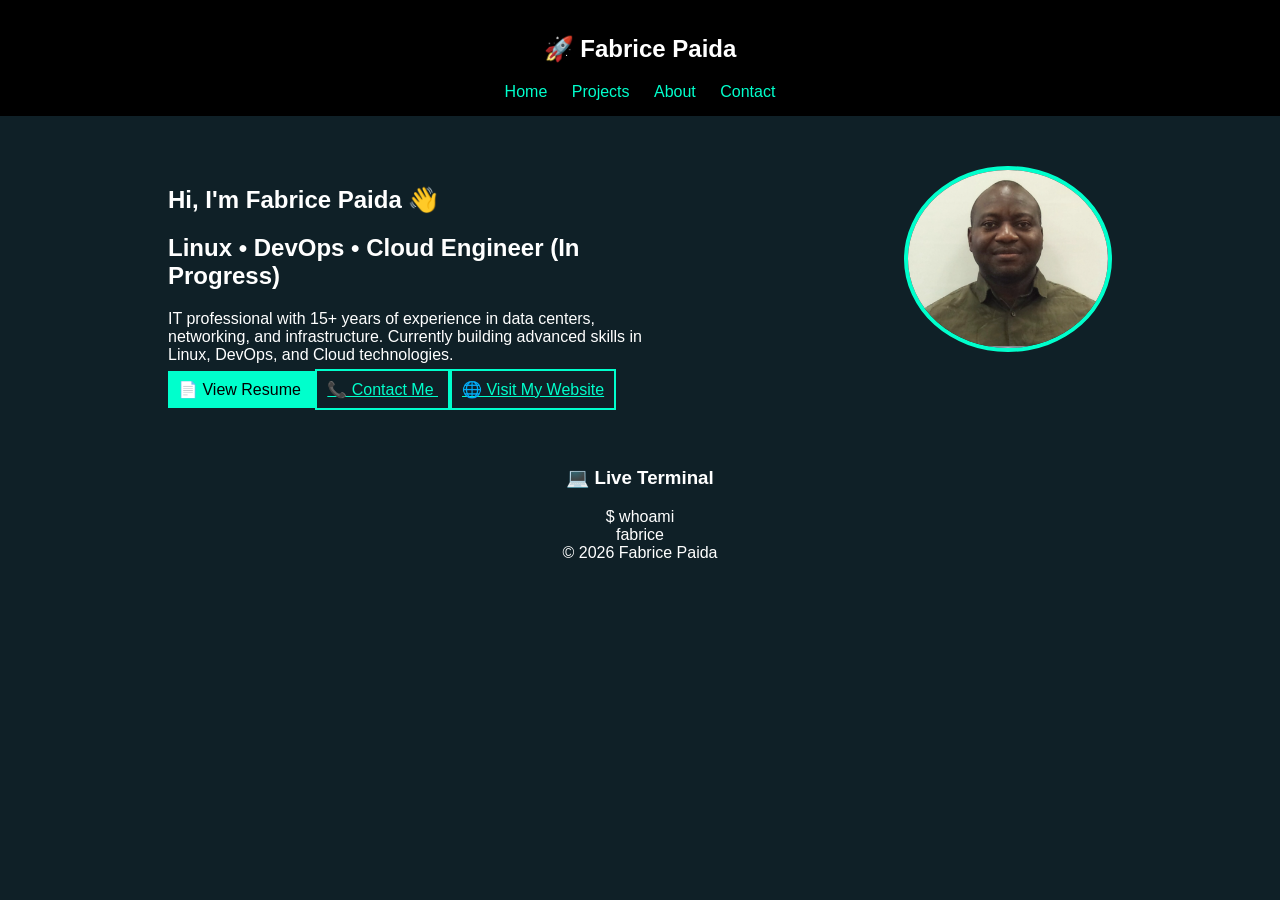
==== index.html @ cf3c2823 "upload portfolio website" ====
<!DOCTYPE html>
<html>
<head>
<title>Fabrice Paida | Portfolio</title>
<link rel="stylesheet" href="styles.css">
</head>

<body>

<nav>
    <h1>🚀 Fabrice Paida</h1>
    <div>
        <a href="index.html">Home</a>
        <a href="projects.html">Projects</a>
        <a href="about.html">About</a>
        <a href="contact.html">Contact</a>
    </div>
</nav>

<section class="hero">

    <div class="hero-text">
        <h1>Hi, I'm Fabrice Paida 👋</h1>

        <h2 class="role">
            Linux • DevOps • Cloud Engineer (In Progress)
        </h2>

        <p>
            IT professional with 15+ years of experience in data centers, networking, 
            and infrastructure. Currently building advanced skills in 
            Linux, DevOps, and Cloud technologies.
        </p>

        <div class="hero-buttons">
            <a href="docs/Fabrice_Paida_Resume_2026.pdf" class="btn" target="_blank">
                📄 View Resume
            </a>

            <a href="contact.html" class="btn-outline">
                📞 Contact Me
            </a>

            <a href="https://fpaida.com/" class="btn-outline" target="_blank">
                🌐 Visit My Website
            </a>
        </div>
    </div>

    <div class="hero-image">
        <img src="images/profile.png" alt="Fabrice Paida">
    </div>

</section>

<section class="terminal-box">
    <h3>💻 Live Terminal</h3>
    <div id="terminal"></div>
</section>

<footer>
© 2026 Fabrice Paida
</footer>

<script src="script.js"></script>

</body>
</html>
---- styles.css ----
body {
    margin: 0;
    font-family: Arial;
    background: #0f2027;
    color: white;
    text-align: center;
}

nav {
    background: black;
    padding: 15px;
}

nav a {
    color: #00ffcc;
    margin: 10px;
    text-decoration: none;
}

.hero {
    display: flex;
    justify-content: space-around;
    padding: 50px;
    flex-wrap: wrap;
}

.hero-text {
    max-width: 500px;
    text-align: left;
}

.hero-image img {
    width: 200px;
    border-radius: 50%;
    border: 4px solid #00ffcc;
}

.profile-pic {
    width: 150px;
    border-radius: 50%;
    border: 3px solid #00ffcc;
}

.skill {
    width: 60%;
    margin: auto;
}

.bar {
    background: #333;
}

.level {
    height: 10px;
}

.linux { width: 90%; background: #00ffcc; }
.network { width: 95%; background: #00ccff; }
.security { width: 85%; background: #ffcc00; }
.devops { width: 75%; background: #ff6600; }

.btn {
    padding: 10px;
    background: #00ffcc;
    color: black;
    text-decoration: none;
}

.btn-outline {
    border: 2px solid #00ffcc;
    padding: 10px;
    color: #00ffcc;
}
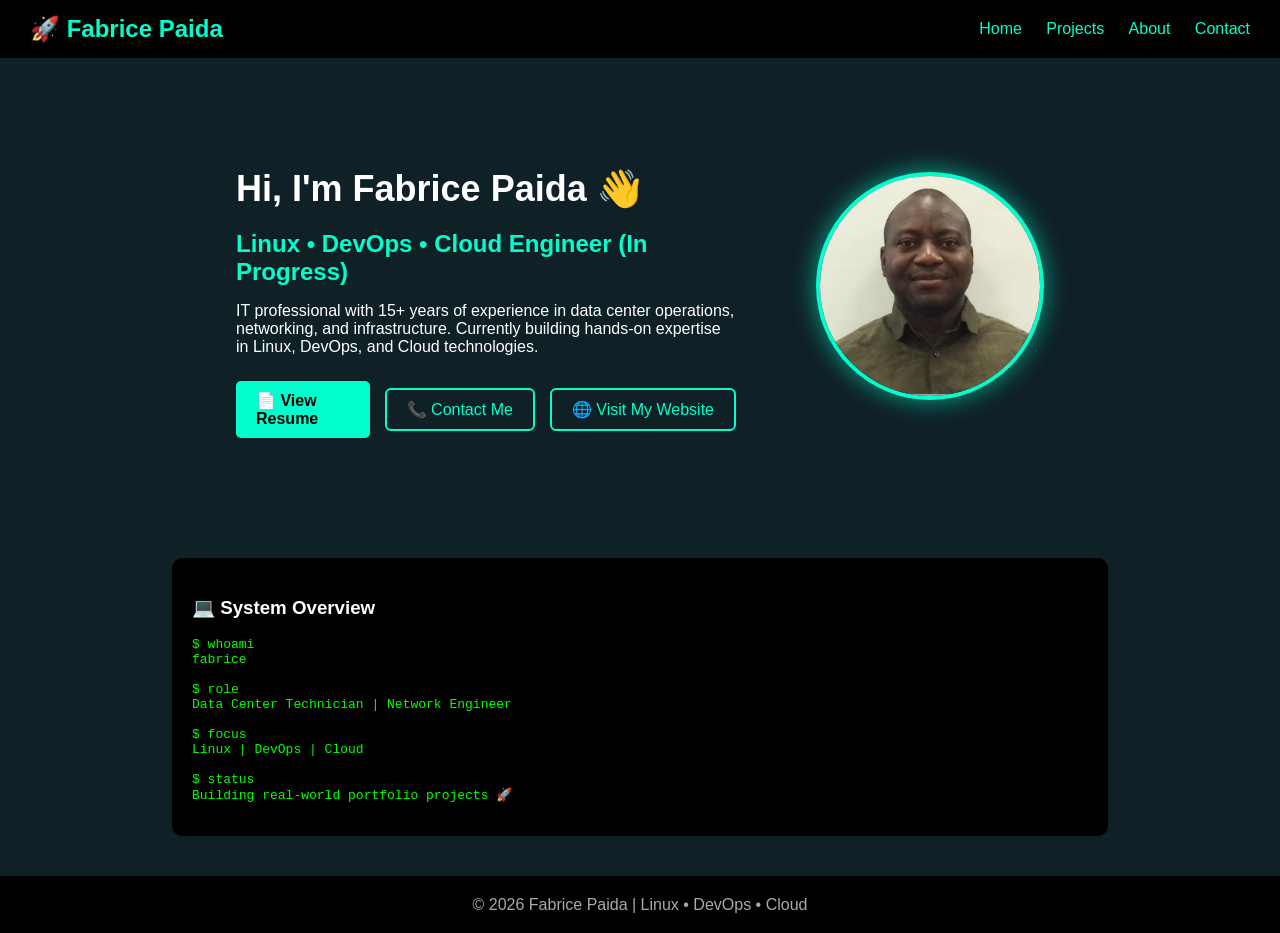
==== commit 99112890: "Update portfolio styling" ====
--- a/index.html
+++ b/index.html
@@ -1,6 +1,7 @@
 <!DOCTYPE html>
-<html>
+<html lang="en">
 <head>
+<meta charset="UTF-8">
 <title>Fabrice Paida | Portfolio</title>
 <link rel="stylesheet" href="styles.css">
 </head>
@@ -27,9 +28,9 @@
         </h2>
 
         <p>
-            IT professional with 15+ years of experience in data centers, networking, 
-            and infrastructure. Currently building advanced skills in 
-            Linux, DevOps, and Cloud technologies.
+            IT professional with 15+ years of experience in data center operations, 
+            networking, and infrastructure. Currently building hands-on expertise 
+            in Linux, DevOps, and Cloud technologies.
         </p>
 
         <div class="hero-buttons">
@@ -54,15 +55,27 @@
 </section>
 
 <section class="terminal-box">
-    <h3>💻 Live Terminal</h3>
-    <div id="terminal"></div>
+    <h3>💻 System Overview</h3>
+
+    <pre class="terminal">
+$ whoami
+fabrice
+
+$ role
+Data Center Technician | Network Engineer
+
+$ focus
+Linux | DevOps | Cloud
+
+$ status
+Building real-world portfolio projects 🚀
+    </pre>
+
 </section>
 
 <footer>
-© 2026 Fabrice Paida
+© 2026 Fabrice Paida | Linux • DevOps • Cloud
 </footer>
-
-<script src="script.js"></script>
 
 </body>
 </html>
--- a/styles.css
+++ b/styles.css
@@ -1,26 +1,51 @@
+/* =====================
+   GLOBAL
+===================== */
 body {
     margin: 0;
-    font-family: Arial;
+    font-family: "Segoe UI", Arial, sans-serif;
     background: #0f2027;
     color: white;
-    text-align: center;
-}
-
+}
+
+/* =====================
+   NAVBAR
+===================== */
 nav {
-    background: black;
-    padding: 15px;
+    background: #000;
+    padding: 15px 30px;
+    display: flex;
+    justify-content: space-between;
+    align-items: center;
+}
+
+nav h1 {
+    color: #00ffcc;
+    margin: 0;
 }
 
 nav a {
     color: #00ffcc;
-    margin: 10px;
+    margin-left: 20px;
     text-decoration: none;
-}
-
+    font-weight: 500;
+}
+
+nav a:hover {
+    text-decoration: underline;
+}
+
+/* =====================
+   HERO SECTION
+===================== */
 .hero {
     display: flex;
-    justify-content: space-around;
-    padding: 50px;
+    justify-content: center;
+    align-items: center;
+    gap: 80px;
+    padding: 80px 20px;
+    max-width: 1100px;
+    margin: auto;
     flex-wrap: wrap;
 }
 
@@ -29,45 +54,151 @@
     text-align: left;
 }
 
+.hero-text h1 {
+    font-size: 36px;
+    margin-bottom: 10px;
+}
+
+.role {
+    color: #00ffcc;
+    margin-bottom: 15px;
+}
+
+/* =====================
+   PROFILE IMAGE
+===================== */
 .hero-image img {
-    width: 200px;
+    width: 220px;
+    height: 220px;
+    object-fit: cover;
     border-radius: 50%;
     border: 4px solid #00ffcc;
-}
-
-.profile-pic {
-    width: 150px;
-    border-radius: 50%;
-    border: 3px solid #00ffcc;
-}
-
+    box-shadow: 0 0 25px rgba(0,255,204,0.6);
+    transition: transform 0.3s ease;
+}
+
+.hero-image img:hover {
+    transform: scale(1.05);
+}
+
+/* =====================
+   BUTTONS
+===================== */
+.hero-buttons {
+    margin-top: 25px;
+    display: flex;
+    flex-wrap: nowrap;     /* 🔥 force one line */
+    gap: 15px;
+    align-items: center;
+}
+
+.btn {
+    padding: 10px 20px;
+    background: #00ffcc;
+    color: black;
+    text-decoration: none;
+    border-radius: 5px;
+    font-weight: bold;
+}
+
+.btn:hover {
+    background: #00cc99;
+}
+.btn-outline {
+    padding: 10px 20px;
+    border: 2px solid #00ffcc;
+    color: #00ffcc;
+    text-decoration: none;
+    border-radius: 6px;
+    white-space: nowrap;   /* prevent text breaking */
+}
+
+.btn-outline:hover {
+    background: #00ffcc;
+    color: black;
+}
+
+/* =====================
+   TERMINAL
+===================== */
+.terminal-box {
+    width: 70%;
+    margin: 40px auto;
+    background: #000;
+    padding: 20px;
+    border-radius: 10px;
+}
+
+.terminal {
+    color: #00ff00;
+    font-family: monospace;
+    text-align: left;
+    white-space: pre-line;
+}
+
+/* =====================
+   SECTIONS (About, Contact, Projects)
+===================== */
+section {
+    width: 80%;
+    margin: 40px auto;
+}
+
+/* =====================
+   SKILLS
+===================== */
 .skill {
-    width: 60%;
-    margin: auto;
+    margin: 15px 0;
 }
 
 .bar {
+    width: 100%;
     background: #333;
+    border-radius: 5px;
 }
 
 .level {
     height: 10px;
+    border-radius: 5px;
 }
 
 .linux { width: 90%; background: #00ffcc; }
 .network { width: 95%; background: #00ccff; }
 .security { width: 85%; background: #ffcc00; }
 .devops { width: 75%; background: #ff6600; }
-
-.btn {
-    padding: 10px;
-    background: #00ffcc;
-    color: black;
-    text-decoration: none;
-}
-
-.btn-outline {
-    border: 2px solid #00ffcc;
-    padding: 10px;
-    color: #00ffcc;
-}
+.cloud { width: 70%; background: #ff3399; }
+
+/* =====================
+   CONTACT PAGE FIX
+===================== */
+.contact-container {
+    max-width: 800px;
+    margin: auto;
+    text-align: left;
+}
+
+.contact-container p {
+    margin: 10px 0;
+}
+
+/* =====================
+   LINKS
+===================== */
+a {
+    color: #00ffcc;
+}
+
+a:hover {
+    text-decoration: underline;
+}
+
+/* =====================
+   FOOTER
+===================== */
+footer {
+    text-align: center;
+    padding: 20px;
+    background: #000;
+    margin-top: 40px;
+    color: #aaa;
+}
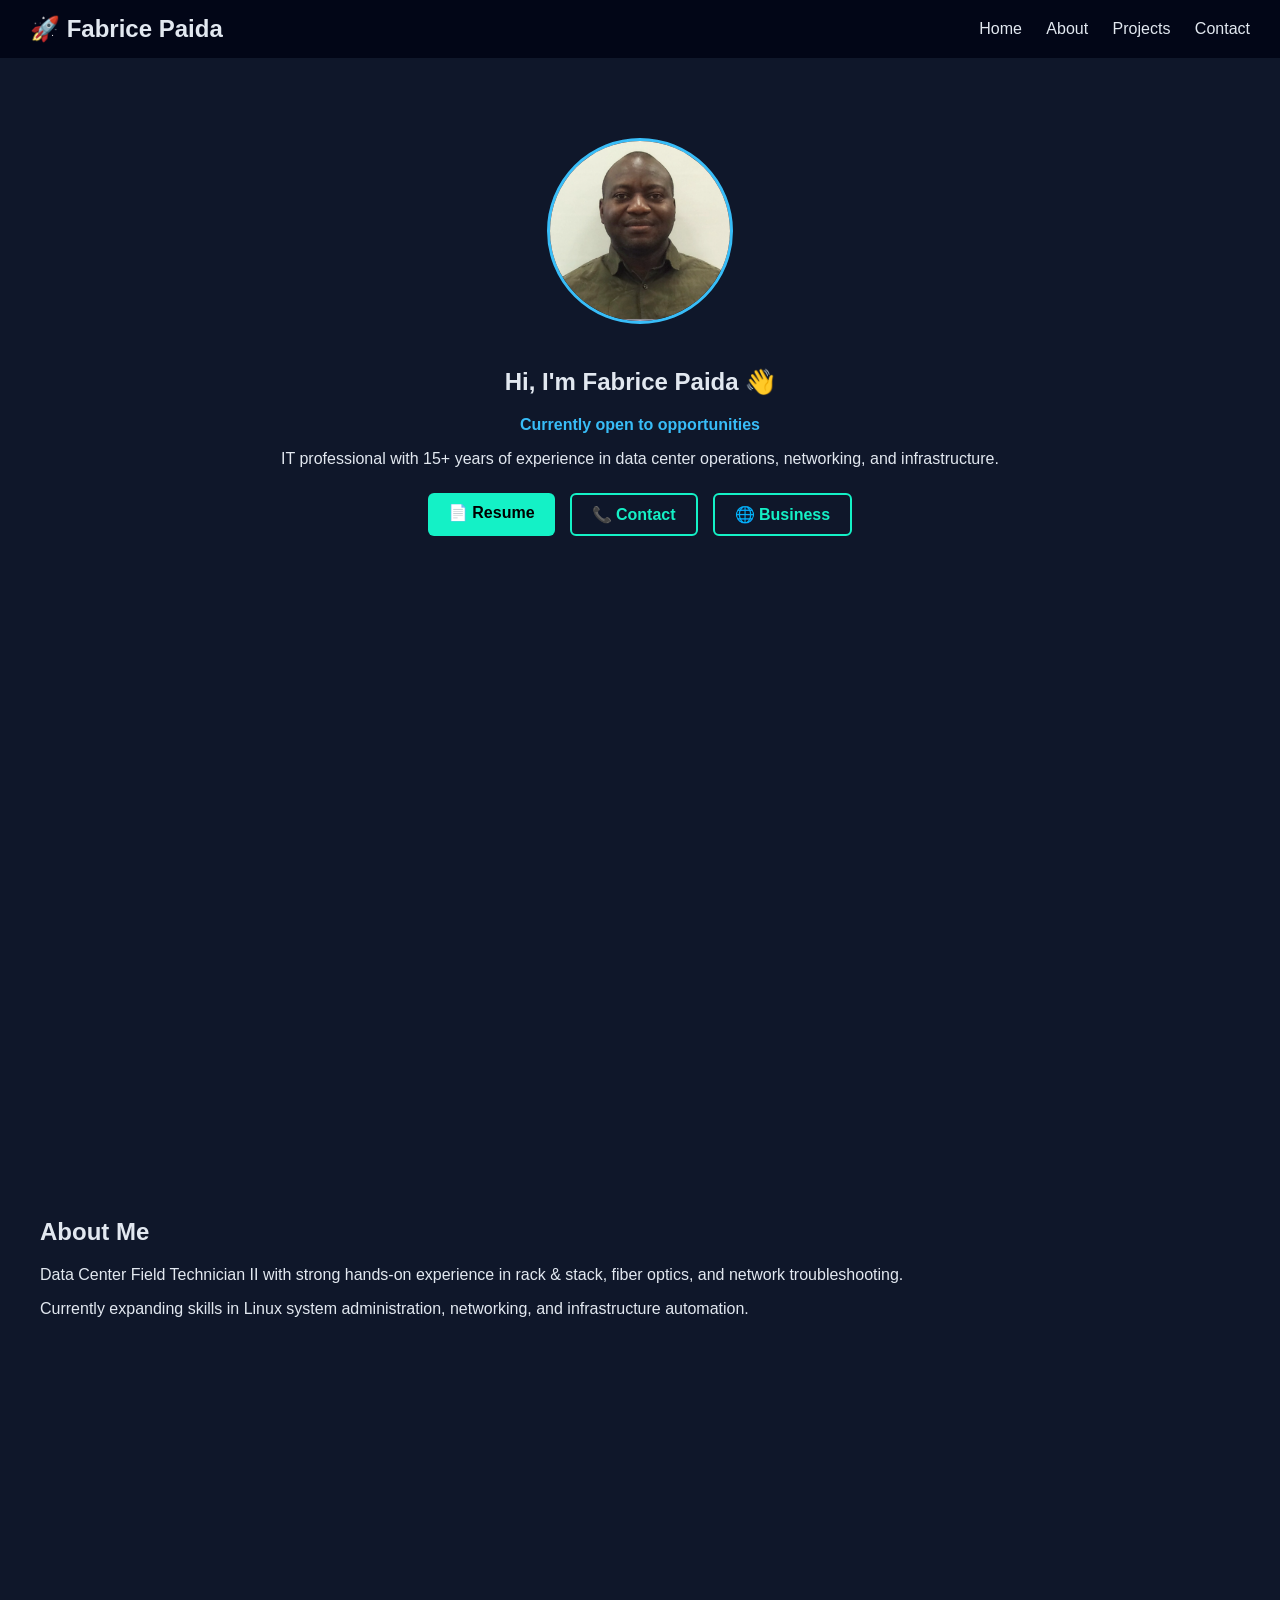
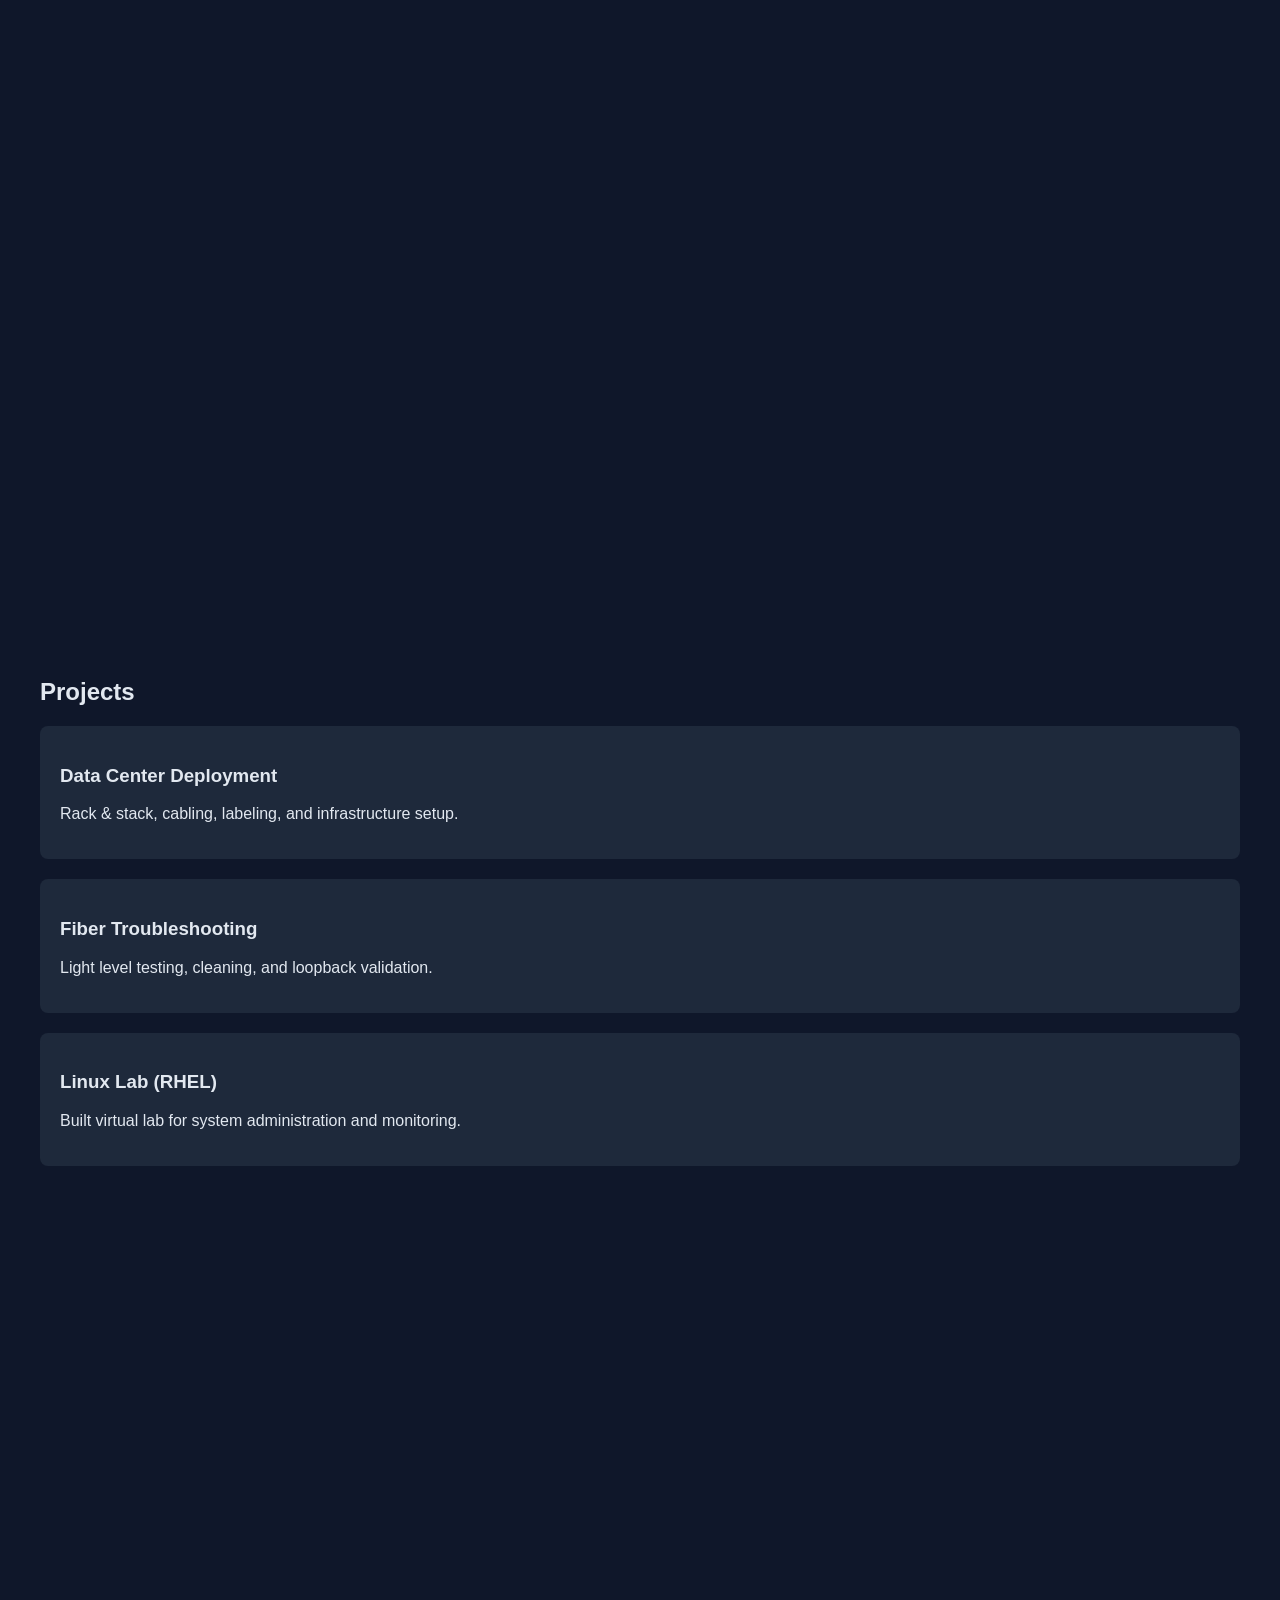
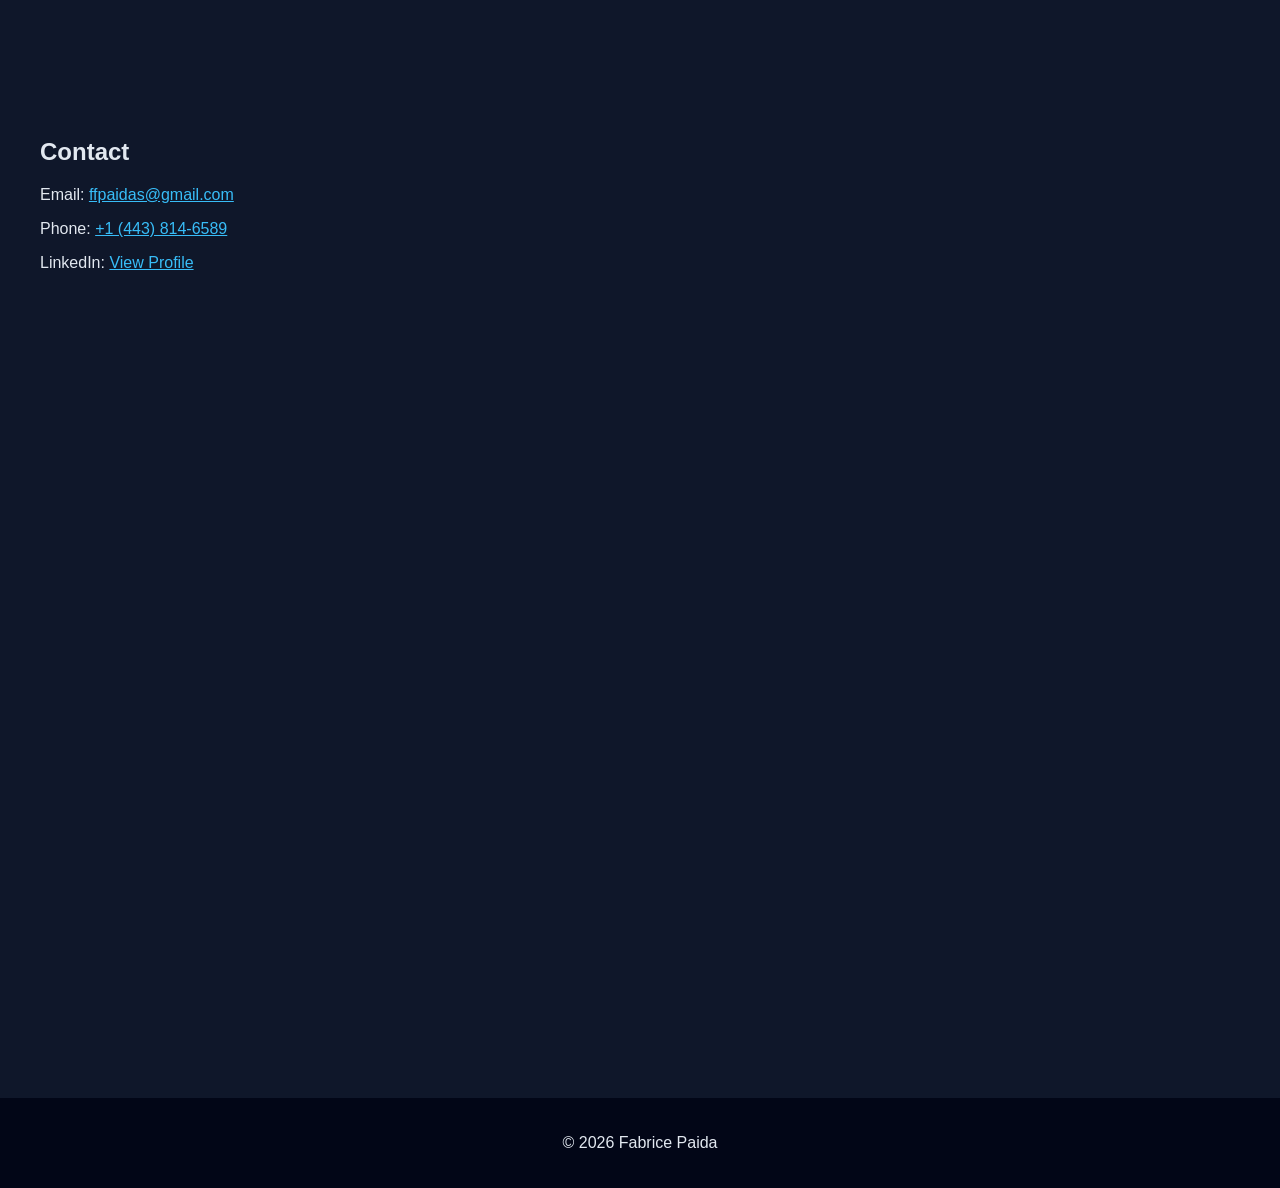
==== commit 472cf8c5: "Update homepage layout and styles" ====
--- a/index.html
+++ b/index.html
@@ -1,80 +1,130 @@
 <!DOCTYPE html>
 <html lang="en">
 <head>
-<meta charset="UTF-8">
-<title>Fabrice Paida | Portfolio</title>
-<link rel="stylesheet" href="styles.css">
+    <meta charset="UTF-8">
+    <meta name="viewport" content="width=device-width, initial-scale=1.0">
+    <title>Fabrice Paida | Portfolio</title>
+
+    <link rel="stylesheet" href="styles.css">
+
+    <style>
+        html {
+            scroll-behavior: smooth;
+        }
+    </style>
 </head>
 
 <body>
 
-<nav>
-    <h1>🚀 Fabrice Paida</h1>
-    <div>
-        <a href="index.html">Home</a>
-        <a href="projects.html">Projects</a>
-        <a href="about.html">About</a>
-        <a href="contact.html">Contact</a>
-    </div>
-</nav>
+<!-- NAVBAR -->
+<header>
+    <nav class="navbar">
+        <h1 class="logo">🚀 Fabrice Paida</h1>
 
-<section class="hero">
+        <div class="nav-links">
+            <a href="#home">Home</a>
+            <a href="#about">About</a>
+            <a href="#projects">Projects</a>
+            <a href="#contact">Contact</a>
+        </div>
+    </nav>
+</header>
 
-    <div class="hero-text">
-        <h1>Hi, I'm Fabrice Paida 👋</h1>
+<!-- HOME SECTION -->
+<section id="home" class="section hero">
 
-        <h2 class="role">
-            Linux • DevOps • Cloud Engineer (In Progress)
-        </h2>
+    <img src="images/profile.png" alt="Fabrice Paida" class="profile-pic">
 
-        <p>
-            IT professional with 15+ years of experience in data center operations, 
-            networking, and infrastructure. Currently building hands-on expertise 
-            in Linux, DevOps, and Cloud technologies.
-        </p>
+    <h2>Hi, I'm Fabrice Paida 👋</h2>
 
-        <div class="hero-buttons">
-            <a href="docs/Fabrice_Paida_Resume_2026.pdf" class="btn" target="_blank">
-                📄 View Resume
-            </a>
+    <p style="color:#38bdf8; font-weight:600;">
+        Currently open to opportunities
+    </p>
 
-            <a href="contact.html" class="btn-outline">
-                📞 Contact Me
-            </a>
+    <p>
+        IT professional with 15+ years of experience in data center operations,
+        networking, and infrastructure.
+    </p>
 
-            <a href="https://fpaida.com/" class="btn-outline" target="_blank">
-                🌐 Visit My Website
-            </a>
-        </div>
-    </div>
+    <!-- ACTION BUTTONS -->
+    <div class="buttons" role="navigation" aria-label="Primary actions">
 
-    <div class="hero-image">
-        <img src="images/profile.png" alt="Fabrice Paida">
+        <a href="docs/Fabrice_Paida_Resume_2026.pdf"
+           class="btn primary"
+           target="_blank"
+           rel="noopener noreferrer">
+            📄 Resume
+        </a>
+
+        <a href="#contact"
+           class="btn secondary">
+            📞 Contact
+        </a>
+
+        <a href="https://fpaida.com"
+           class="btn secondary"
+           target="_blank"
+           rel="noopener noreferrer">
+            🌐 Business
+        </a>
+
     </div>
 
 </section>
 
-<section class="terminal-box">
-    <h3>💻 System Overview</h3>
+<!-- ABOUT -->
+<section id="about" class="section">
+    <h2>About Me</h2>
 
-    <pre class="terminal">
-$ whoami
-fabrice
+    <p>
+        Data Center Field Technician II with strong hands-on experience in
+        rack & stack, fiber optics, and network troubleshooting.
+    </p>
 
-$ role
-Data Center Technician | Network Engineer
-
-$ focus
-Linux | DevOps | Cloud
-
-$ status
-Building real-world portfolio projects 🚀
-    </pre>
-
+    <p>
+        Currently expanding skills in Linux system administration,
+        networking, and infrastructure automation.
+    </p>
 </section>
 
+<!-- PROJECTS -->
+<section id="projects" class="section">
+    <h2>Projects</h2>
+
+    <div class="card">
+        <h3>Data Center Deployment</h3>
+        <p>Rack & stack, cabling, labeling, and infrastructure setup.</p>
+    </div>
+
+    <div class="card">
+        <h3>Fiber Troubleshooting</h3>
+        <p>Light level testing, cleaning, and loopback validation.</p>
+    </div>
+
+    <div class="card">
+        <h3>Linux Lab (RHEL)</h3>
+        <p>Built virtual lab for system administration and monitoring.</p>
+    </div>
+</section>
+
+<!-- CONTACT -->
+<section id="contact" class="section">
+    <h2>Contact</h2>
+
+    <p>Email: <a href="mailto:ffpaidas@gmail.com">ffpaidas@gmail.com</a></p>
+    <p>Phone: <a href="tel:+14438146589">+1 (443) 814-6589</a></p>
+
+    <p>
+        LinkedIn:
+        <a href="https://www.linkedin.com/in/fabrice-paida-13568046/" target="_blank">
+            View Profile
+        </a>
+    </p>
+</section>
+
+<!-- FOOTER -->
 <footer>
-© 2026 Fabrice Paida | Linux • DevOps • Cloud
+    <p>&copy; 2026 Fabrice Paida</p>
 </footer>
 
 </body>
--- a/styles.css
+++ b/styles.css
@@ -1,204 +1,127 @@
-/* =====================
-   GLOBAL
-===================== */
+/* ===== GLOBAL ===== */
 body {
     margin: 0;
-    font-family: "Segoe UI", Arial, sans-serif;
-    background: #0f2027;
-    color: white;
+    font-family: Arial, sans-serif;
+    background-color: #0f172a;
+    color: #e2e8f0;
 }
 
-/* =====================
-   NAVBAR
-===================== */
-nav {
-    background: #000;
-    padding: 15px 30px;
+/* Smooth scroll */
+html {
+    scroll-behavior: smooth;
+}
+
+/* ===== NAVBAR ===== */
+.navbar {
     display: flex;
     justify-content: space-between;
     align-items: center;
+    padding: 15px 30px;
+    background-color: #020617;
 }
 
-nav h1 {
-    color: #00ffcc;
+.logo {
     margin: 0;
 }
 
-nav a {
-    color: #00ffcc;
+.nav-links a {
     margin-left: 20px;
     text-decoration: none;
+    color: #e2e8f0;
     font-weight: 500;
 }
 
-nav a:hover {
-    text-decoration: underline;
+.nav-links a:hover {
+    color: #38bdf8;
 }
 
-/* =====================
-   HERO SECTION
-===================== */
-.hero {
-    display: flex;
-    justify-content: center;
-    align-items: center;
-    gap: 80px;
-    padding: 80px 20px;
-    max-width: 1100px;
-    margin: auto;
-    flex-wrap: wrap;
+/* ===== SECTIONS ===== */
+.section {
+    min-height: 100vh;
+    padding: 80px 40px;
 }
 
-.hero-text {
-    max-width: 500px;
-    text-align: left;
+/* ===== HERO ===== */
+.hero {
+    text-align: center;
 }
 
-.hero-text h1 {
-    font-size: 36px;
-    margin-bottom: 10px;
+.profile-pic {
+    width: 180px;
+    height: 180px;
+    border-radius: 50%;
+    object-fit: cover;
+    border: 3px solid #38bdf8;
+    margin-bottom: 20px;
 }
 
-.role {
-    color: #00ffcc;
-    margin-bottom: 15px;
+/* ===== BUTTONS ===== */
+.buttons {
+    margin-top: 25px;
+    display: flex;
+    gap: 15px;
+    flex-wrap: wrap;
+    justify-content: center;
 }
 
-/* =====================
-   PROFILE IMAGE
-===================== */
-.hero-image img {
-    width: 220px;
-    height: 220px;
-    object-fit: cover;
-    border-radius: 50%;
-    border: 4px solid #00ffcc;
-    box-shadow: 0 0 25px rgba(0,255,204,0.6);
-    transition: transform 0.3s ease;
+/* Base button */
+.btn {
+    padding: 10px 20px;
+    border-radius: 6px;
+    text-decoration: none;
+    font-weight: 600;
+    transition: all 0.3s ease;
+    display: inline-block;
 }
 
-.hero-image img:hover {
-    transform: scale(1.05);
+/* Primary button */
+.btn.primary {
+    background: #14f1c6;
+    color: #000;
 }
 
-/* =====================
-   BUTTONS
-===================== */
-.hero-buttons {
-    margin-top: 25px;
-    display: flex;
-    flex-wrap: nowrap;     /* 🔥 force one line */
-    gap: 15px;
-    align-items: center;
+.btn.primary:hover {
+    transform: translateY(-2px);
+    box-shadow: 0 4px 10px rgba(20, 241, 198, 0.3);
 }
 
-.btn {
-    padding: 10px 20px;
-    background: #00ffcc;
-    color: black;
-    text-decoration: none;
-    border-radius: 5px;
-    font-weight: bold;
+/* Secondary button */
+.btn.secondary {
+    border: 2px solid #14f1c6;
+    color: #14f1c6;
 }
 
-.btn:hover {
-    background: #00cc99;
-}
-.btn-outline {
-    padding: 10px 20px;
-    border: 2px solid #00ffcc;
-    color: #00ffcc;
-    text-decoration: none;
-    border-radius: 6px;
-    white-space: nowrap;   /* prevent text breaking */
+.btn.secondary:hover {
+    background: #14f1c6;
+    color: #000;
 }
 
-.btn-outline:hover {
-    background: #00ffcc;
-    color: black;
+/* ===== PROJECT CARDS ===== */
+.card {
+    background-color: #1e293b;
+    padding: 20px;
+    border-radius: 8px;
+    margin-bottom: 20px;
+    transition: 0.3s;
 }
 
-/* =====================
-   TERMINAL
-===================== */
-.terminal-box {
-    width: 70%;
-    margin: 40px auto;
-    background: #000;
-    padding: 20px;
-    border-radius: 10px;
+.card:hover {
+    transform: translateY(-5px);
+    box-shadow: 0 8px 20px rgba(0,0,0,0.4);
 }
 
-.terminal {
-    color: #00ff00;
-    font-family: monospace;
-    text-align: left;
-    white-space: pre-line;
-}
-
-/* =====================
-   SECTIONS (About, Contact, Projects)
-===================== */
-section {
-    width: 80%;
-    margin: 40px auto;
-}
-
-/* =====================
-   SKILLS
-===================== */
-.skill {
-    margin: 15px 0;
-}
-
-.bar {
-    width: 100%;
-    background: #333;
-    border-radius: 5px;
-}
-
-.level {
-    height: 10px;
-    border-radius: 5px;
-}
-
-.linux { width: 90%; background: #00ffcc; }
-.network { width: 95%; background: #00ccff; }
-.security { width: 85%; background: #ffcc00; }
-.devops { width: 75%; background: #ff6600; }
-.cloud { width: 70%; background: #ff3399; }
-
-/* =====================
-   CONTACT PAGE FIX
-===================== */
-.contact-container {
-    max-width: 800px;
-    margin: auto;
-    text-align: left;
-}
-
-.contact-container p {
-    margin: 10px 0;
-}
-
-/* =====================
-   LINKS
-===================== */
+/* ===== LINKS ===== */
 a {
-    color: #00ffcc;
+    color: #38bdf8;
 }
 
 a:hover {
     text-decoration: underline;
 }
 
-/* =====================
-   FOOTER
-===================== */
+/* ===== FOOTER ===== */
 footer {
     text-align: center;
     padding: 20px;
-    background: #000;
-    margin-top: 40px;
-    color: #aaa;
+    background-color: #020617;
 }
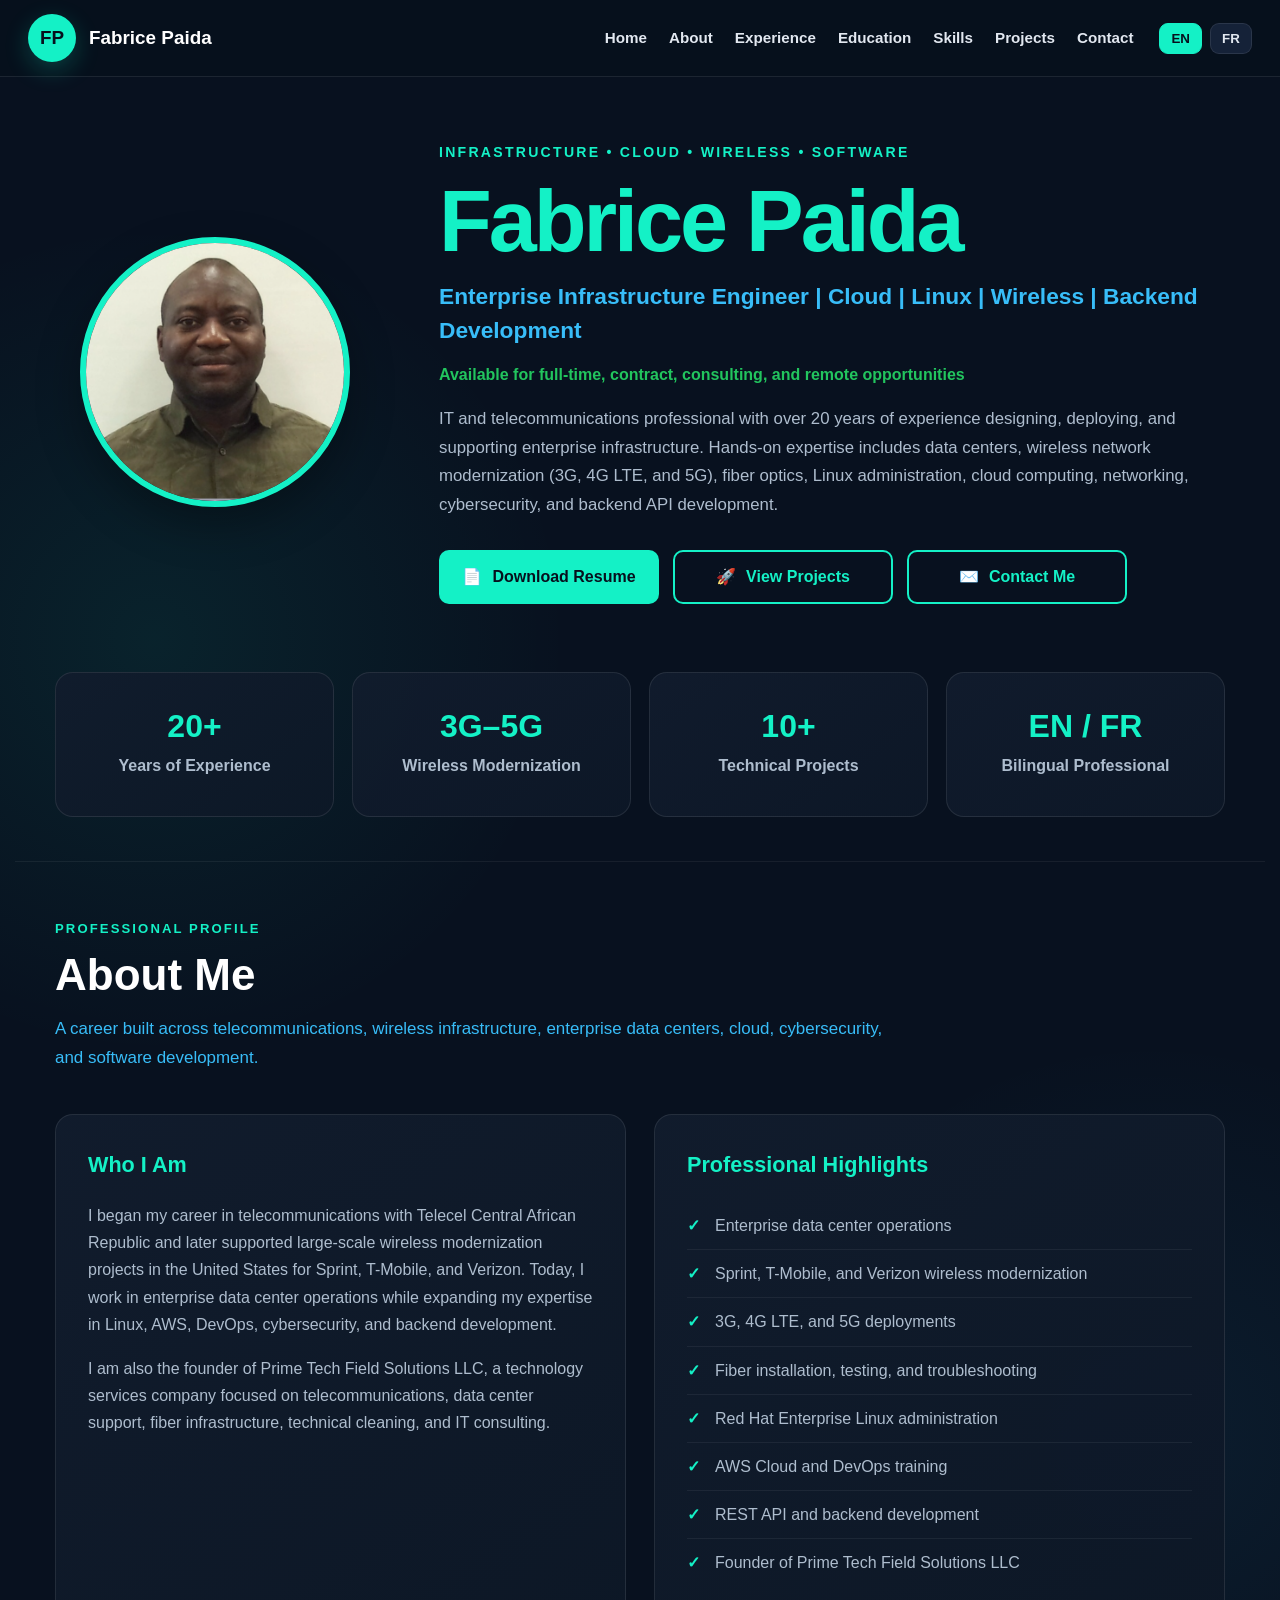
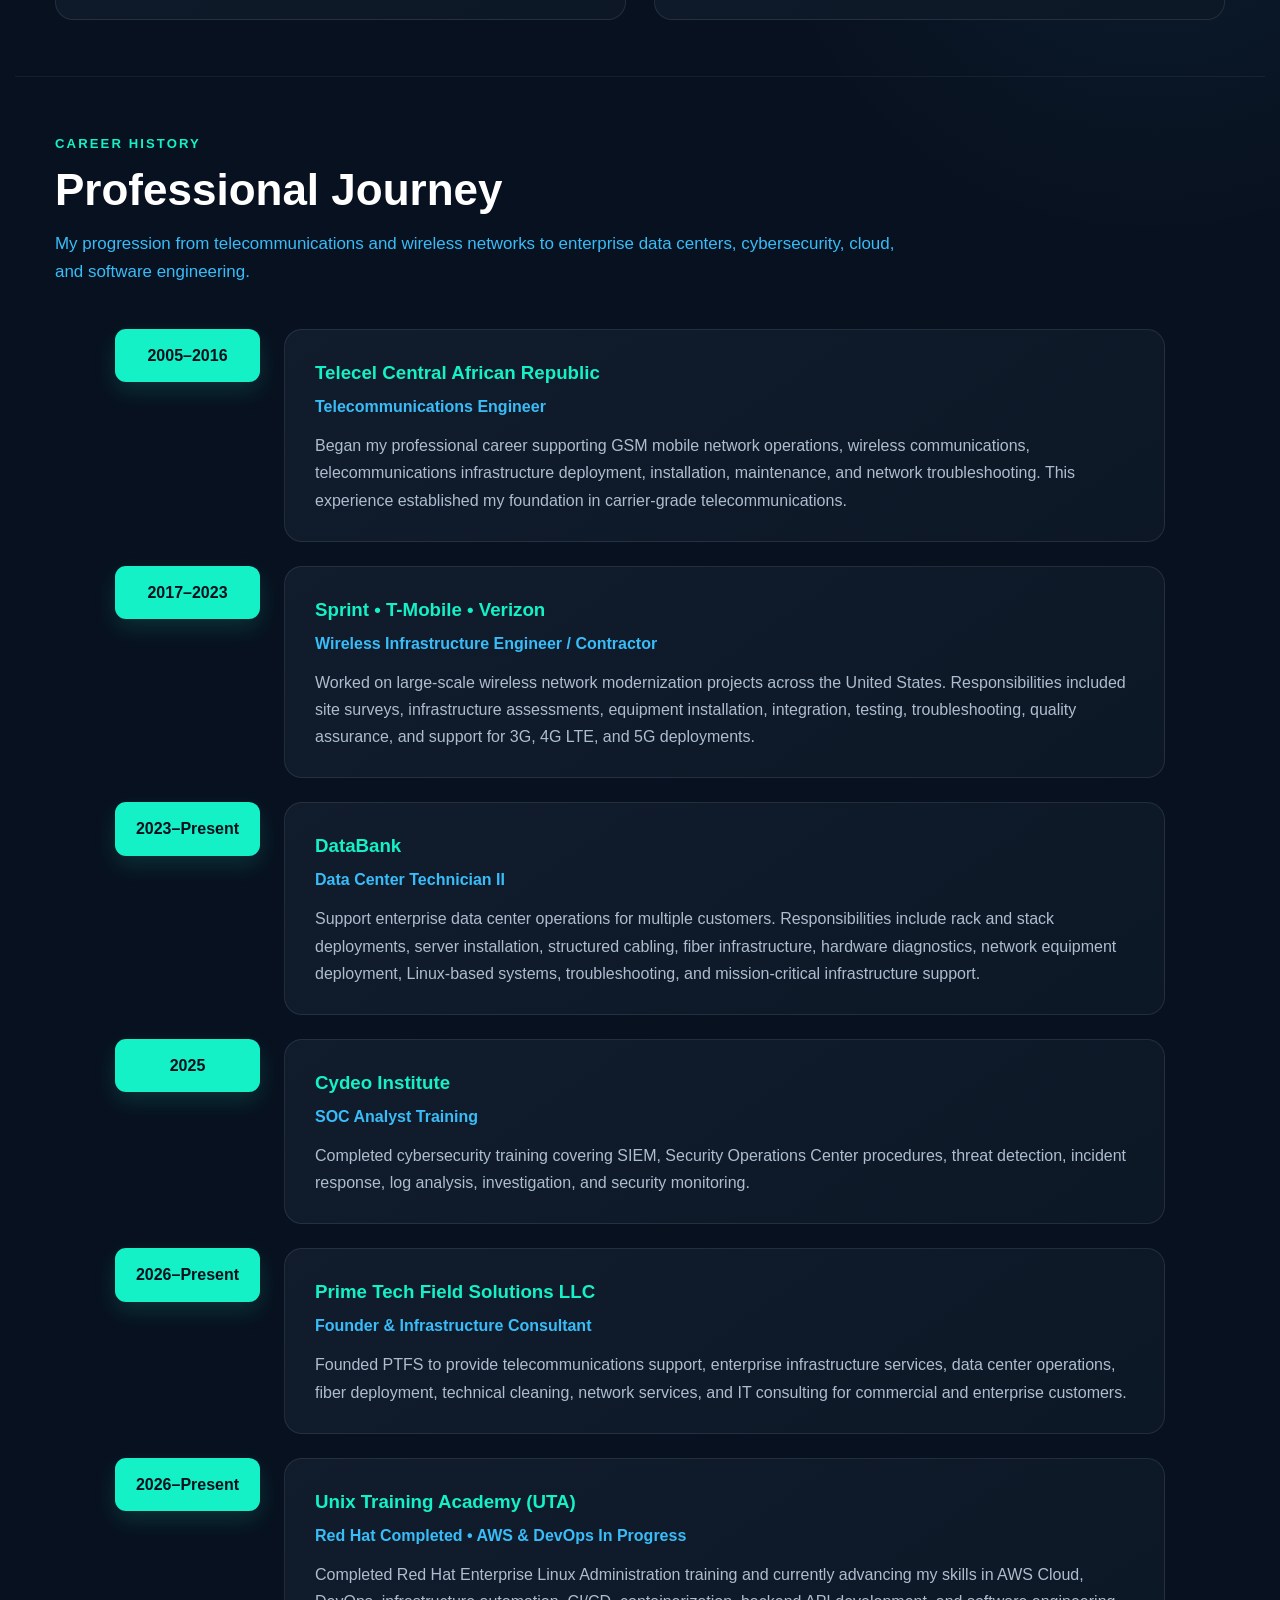
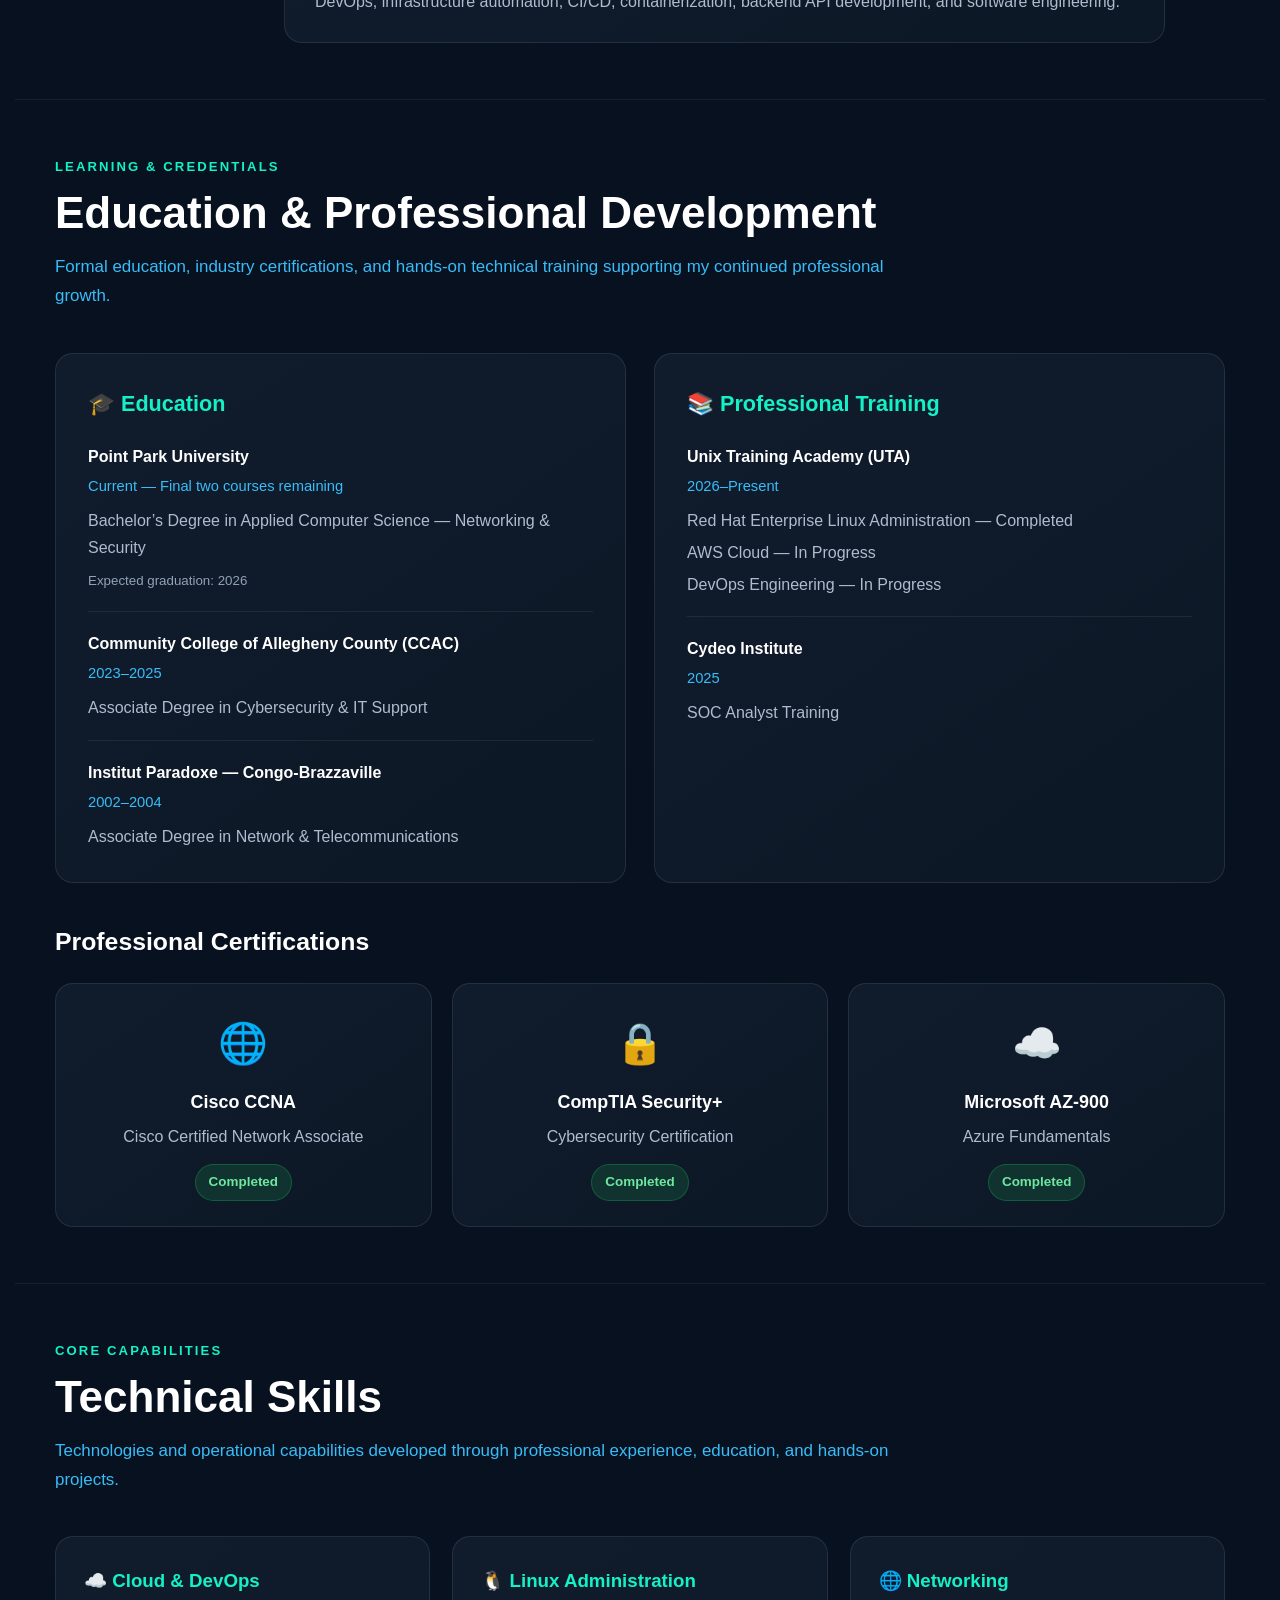
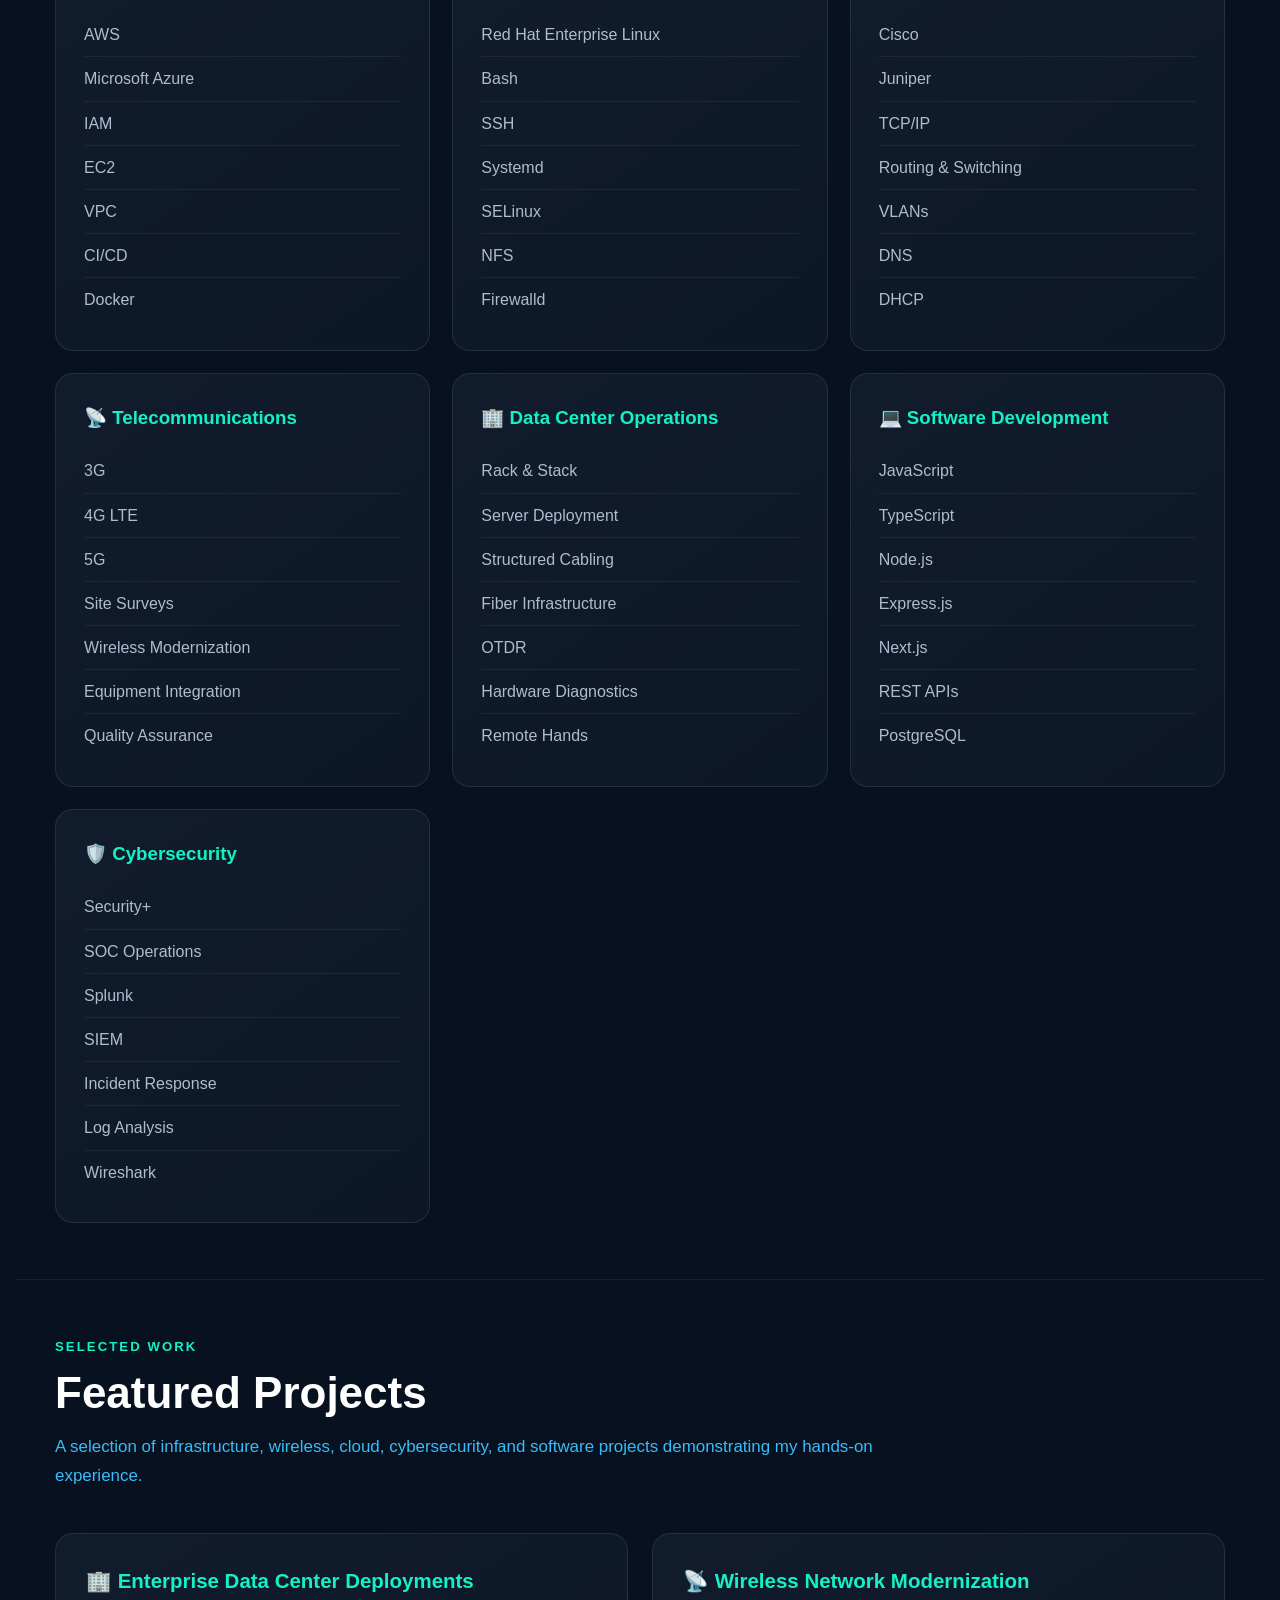
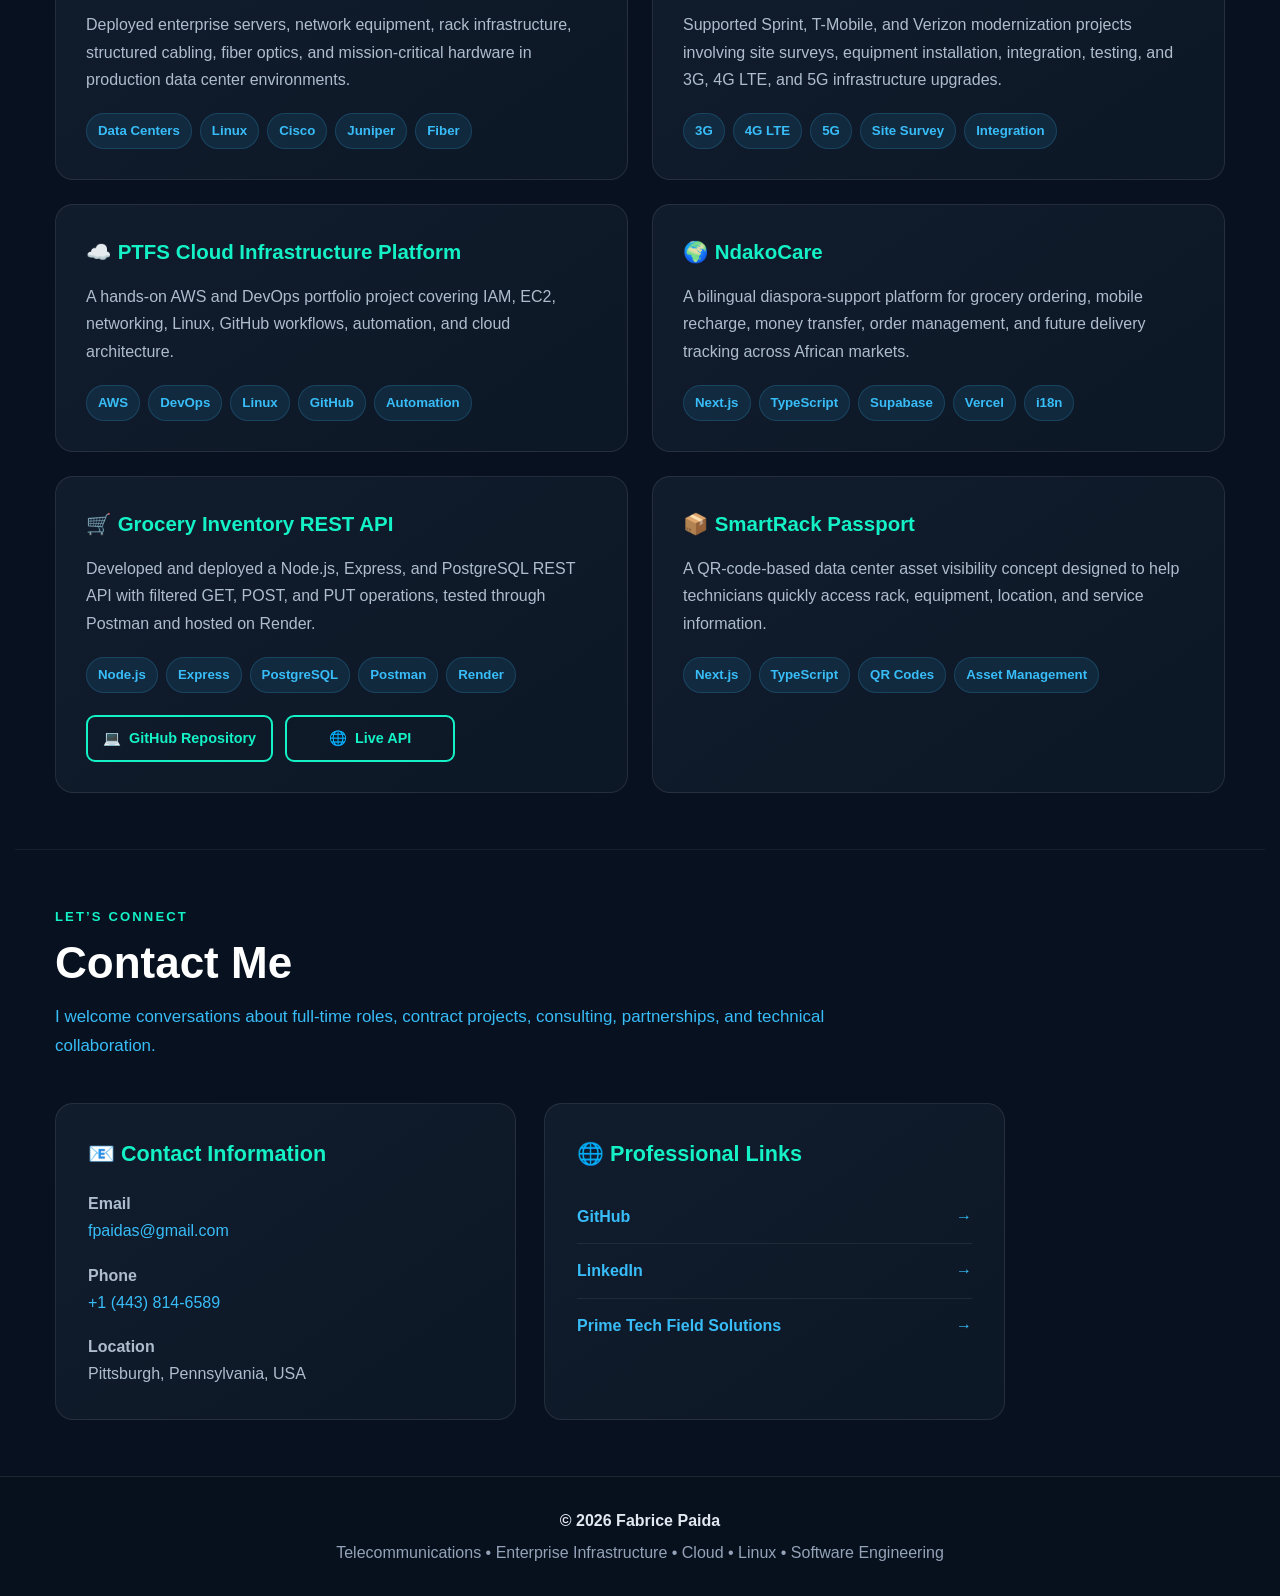
==== commit 6b84df03: "Portfolio V4: Professional redesign with bilingual support and updated career profile" ====
--- a/index.html
+++ b/index.html
@@ -3,129 +3,589 @@
 <head>
     <meta charset="UTF-8">
     <meta name="viewport" content="width=device-width, initial-scale=1.0">
-    <title>Fabrice Paida | Portfolio</title>
+    <meta
+        name="description"
+        content="Professional portfolio of Fabrice Paida, an infrastructure and telecommunications professional specializing in data centers, wireless networks, Linux, cloud computing, cybersecurity, and backend development."
+    >
+    <meta name="theme-color" content="#07101d">
+
+    <title>Fabrice Paida | Infrastructure, Cloud, Wireless & Software</title>
 
     <link rel="stylesheet" href="styles.css">
-
-    <style>
-        html {
-            scroll-behavior: smooth;
-        }
-    </style>
 </head>
-
 <body>
-
-<!-- NAVBAR -->
-<header>
-    <nav class="navbar">
-        <h1 class="logo">🚀 Fabrice Paida</h1>
-
-        <div class="nav-links">
-            <a href="#home">Home</a>
-            <a href="#about">About</a>
-            <a href="#projects">Projects</a>
-            <a href="#contact">Contact</a>
-        </div>
-    </nav>
-</header>
-
-<!-- HOME SECTION -->
-<section id="home" class="section hero">
-
-    <img src="images/profile.png" alt="Fabrice Paida" class="profile-pic">
-
-    <h2>Hi, I'm Fabrice Paida 👋</h2>
-
-    <p style="color:#38bdf8; font-weight:600;">
-        Currently open to opportunities
-    </p>
-
-    <p>
-        IT professional with 15+ years of experience in data center operations,
-        networking, and infrastructure.
-    </p>
-
-    <!-- ACTION BUTTONS -->
-    <div class="buttons" role="navigation" aria-label="Primary actions">
-
-        <a href="docs/Fabrice_Paida_Resume_2026.pdf"
-           class="btn primary"
-           target="_blank"
-           rel="noopener noreferrer">
-            📄 Resume
-        </a>
-
-        <a href="#contact"
-           class="btn secondary">
-            📞 Contact
-        </a>
-
-        <a href="https://fpaida.com"
-           class="btn secondary"
-           target="_blank"
-           rel="noopener noreferrer">
-            🌐 Business
-        </a>
-
-    </div>
-
-</section>
-
-<!-- ABOUT -->
-<section id="about" class="section">
-    <h2>About Me</h2>
-
-    <p>
-        Data Center Field Technician II with strong hands-on experience in
-        rack & stack, fiber optics, and network troubleshooting.
-    </p>
-
-    <p>
-        Currently expanding skills in Linux system administration,
-        networking, and infrastructure automation.
-    </p>
-</section>
-
-<!-- PROJECTS -->
-<section id="projects" class="section">
-    <h2>Projects</h2>
-
-    <div class="card">
-        <h3>Data Center Deployment</h3>
-        <p>Rack & stack, cabling, labeling, and infrastructure setup.</p>
-    </div>
-
-    <div class="card">
-        <h3>Fiber Troubleshooting</h3>
-        <p>Light level testing, cleaning, and loopback validation.</p>
-    </div>
-
-    <div class="card">
-        <h3>Linux Lab (RHEL)</h3>
-        <p>Built virtual lab for system administration and monitoring.</p>
-    </div>
-</section>
-
-<!-- CONTACT -->
-<section id="contact" class="section">
-    <h2>Contact</h2>
-
-    <p>Email: <a href="mailto:ffpaidas@gmail.com">ffpaidas@gmail.com</a></p>
-    <p>Phone: <a href="tel:+14438146589">+1 (443) 814-6589</a></p>
-
-    <p>
-        LinkedIn:
-        <a href="https://www.linkedin.com/in/fabrice-paida-13568046/" target="_blank">
-            View Profile
-        </a>
-    </p>
-</section>
-
-<!-- FOOTER -->
-<footer>
-    <p>&copy; 2026 Fabrice Paida</p>
-</footer>
-
+    <header class="site-header">
+        <nav class="navbar" aria-label="Main navigation">
+            <a href="#home" class="logo" aria-label="Fabrice Paida home">
+                <span class="logo-mark" aria-hidden="true">FP</span>
+                <span class="logo-text">Fabrice Paida</span>
+            </a>
+
+            <button
+                class="menu-toggle"
+                id="menu-toggle"
+                type="button"
+                aria-label="Open navigation menu"
+                aria-expanded="false"
+                aria-controls="nav-links"
+            >
+                <span aria-hidden="true">☰</span>
+            </button>
+
+            <div class="nav-links" id="nav-links">
+                <a href="#home" data-en="Home" data-fr="Accueil">Home</a>
+                <a href="#about" data-en="About" data-fr="À propos">About</a>
+                <a href="#experience" data-en="Experience" data-fr="Expérience">Experience</a>
+                <a href="#education" data-en="Education" data-fr="Formation">Education</a>
+                <a href="#skills" data-en="Skills" data-fr="Compétences">Skills</a>
+                <a href="#projects" data-en="Projects" data-fr="Projets">Projects</a>
+                <a href="#contact" data-en="Contact" data-fr="Contact">Contact</a>
+
+                <div class="language-switch" aria-label="Language selection">
+                    <button
+                        type="button"
+                        class="language-btn active"
+                        data-language="en"
+                        aria-label="Display website in English"
+                    >EN</button>
+                    <button
+                        type="button"
+                        class="language-btn"
+                        data-language="fr"
+                        aria-label="Afficher le site en français"
+                    >FR</button>
+                </div>
+            </div>
+        </nav>
+    </header>
+
+    <main>
+        <section id="home" class="section hero">
+            <div class="hero-content">
+                <div class="hero-image-wrapper">
+                    <img
+                        src="images/profile.png"
+                        alt="Professional portrait of Fabrice Paida"
+                        class="profile-pic"
+                    >
+                </div>
+
+                <div class="hero-copy">
+                    <p
+                        class="eyebrow"
+                        data-en="Infrastructure • Cloud • Wireless • Software"
+                        data-fr="Infrastructure • Cloud • Télécommunications • Logiciels"
+                    >
+                        Infrastructure • Cloud • Wireless • Software
+                    </p>
+
+                    <h1 class="hero-name">Fabrice Paida</h1>
+
+                    <p
+                        class="hero-title"
+                        data-en="Enterprise Infrastructure Engineer | Cloud | Linux | Wireless | Backend Development"
+                        data-fr="Ingénieur en infrastructure d’entreprise | Cloud | Linux | Réseaux mobiles | Développement backend"
+                    >
+                        Enterprise Infrastructure Engineer | Cloud | Linux | Wireless | Backend Development
+                    </p>
+
+                    <p
+                        class="availability"
+                        data-en="Available for full-time, contract, consulting, and remote opportunities"
+                        data-fr="Disponible pour des postes à temps plein, des contrats, du conseil et du télétravail"
+                    >
+                        Available for full-time, contract, consulting, and remote opportunities
+                    </p>
+
+                    <p
+                        class="hero-description"
+                        data-en="IT and telecommunications professional with over 20 years of experience designing, deploying, and supporting enterprise infrastructure. Hands-on expertise includes data centers, wireless network modernization (3G, 4G LTE, and 5G), fiber optics, Linux administration, cloud computing, networking, cybersecurity, and backend API development."
+                        data-fr="Professionnel de l’informatique et des télécommunications avec plus de 20 ans d’expérience dans la conception, le déploiement et le support d’infrastructures d’entreprise. Mon expertise pratique couvre les centres de données, la modernisation des réseaux mobiles (3G, 4G LTE et 5G), la fibre optique, l’administration Linux, le cloud, les réseaux, la cybersécurité et le développement d’API backend."
+                    >
+                        IT and telecommunications professional with over 20 years of experience designing, deploying, and supporting enterprise infrastructure. Hands-on expertise includes data centers, wireless network modernization (3G, 4G LTE, and 5G), fiber optics, Linux administration, cloud computing, networking, cybersecurity, and backend API development.
+                    </p>
+
+                    <div class="hero-buttons" aria-label="Primary actions">
+                        <a
+                            href="docs/Fabrice_Paida_Resume_2026.pdf"
+                            class="btn btn-primary"
+                                                     
+                        >
+                            <span class="btn-icon" aria-hidden="true">📄</span>
+                            <span class="btn-label" data-en="Download Resume" data-fr="Télécharger le CV">Download Resume</span>
+                        </a>
+
+                        <a href="#projects" class="btn btn-secondary">
+                            <span class="btn-icon" aria-hidden="true">🚀</span>
+                            <span class="btn-label" data-en="View Projects" data-fr="Voir les projets">View Projects</span>
+                        </a>
+
+                        <a href="#contact" class="btn btn-secondary">
+                            <span class="btn-icon" aria-hidden="true">✉️</span>
+                            <span class="btn-label" data-en="Contact Me" data-fr="Me contacter">Contact Me</span>
+                        </a>
+                    </div>
+                </div>
+            </div>
+        </section>
+
+        <section class="section stats-section" aria-label="Professional highlights">
+            <div class="stats-grid">
+                <article class="stat-card">
+                    <strong>20+</strong>
+                    <span data-en="Years of Experience" data-fr="Années d’expérience">Years of Experience</span>
+                </article>
+                <article class="stat-card">
+                    <strong>3G–5G</strong>
+                    <span data-en="Wireless Modernization" data-fr="Modernisation des réseaux mobiles">Wireless Modernization</span>
+                </article>
+                <article class="stat-card">
+                    <strong>10+</strong>
+                    <span data-en="Technical Projects" data-fr="Projets techniques">Technical Projects</span>
+                </article>
+                <article class="stat-card">
+                    <strong>EN / FR</strong>
+                    <span data-en="Bilingual Professional" data-fr="Professionnel bilingue">Bilingual Professional</span>
+                </article>
+            </div>
+        </section>
+
+        <section id="about" class="section section-bordered">
+            <div class="section-heading">
+                <p class="section-kicker" data-en="Professional Profile" data-fr="Profil professionnel">Professional Profile</p>
+                <h2 data-en="About Me" data-fr="À propos de moi">About Me</h2>
+                <p
+                    data-en="A career built across telecommunications, wireless infrastructure, enterprise data centers, cloud, cybersecurity, and software development."
+                    data-fr="Un parcours construit dans les télécommunications, les réseaux mobiles, les centres de données, le cloud, la cybersécurité et le développement logiciel."
+                >
+                    A career built across telecommunications, wireless infrastructure, enterprise data centers, cloud, cybersecurity, and software development.
+                </p>
+            </div>
+
+            <div class="about-grid">
+                <article class="content-card">
+                    <h3 data-en="Who I Am" data-fr="Qui je suis">Who I Am</h3>
+                    <p
+                        data-en="I began my career in telecommunications with Telecel Central African Republic and later supported large-scale wireless modernization projects in the United States for Sprint, T-Mobile, and Verizon. Today, I work in enterprise data center operations while expanding my expertise in Linux, AWS, DevOps, cybersecurity, and backend development."
+                        data-fr="J’ai commencé ma carrière dans les télécommunications chez Telecel Centrafrique, puis j’ai participé aux États-Unis à de grands projets de modernisation des réseaux mobiles pour Sprint, T-Mobile et Verizon. Aujourd’hui, je travaille dans les opérations de centres de données d’entreprise tout en développant mes compétences en Linux, AWS, DevOps, cybersécurité et développement backend."
+                    >
+                        I began my career in telecommunications with Telecel Central African Republic and later supported large-scale wireless modernization projects in the United States for Sprint, T-Mobile, and Verizon. Today, I work in enterprise data center operations while expanding my expertise in Linux, AWS, DevOps, cybersecurity, and backend development.
+                    </p>
+                    <p
+                        data-en="I am also the founder of Prime Tech Field Solutions LLC, a technology services company focused on telecommunications, data center support, fiber infrastructure, technical cleaning, and IT consulting."
+                        data-fr="Je suis également le fondateur de Prime Tech Field Solutions LLC, une entreprise de services technologiques spécialisée dans les télécommunications, le support de centres de données, la fibre optique, le nettoyage technique et le conseil informatique."
+                    >
+                        I am also the founder of Prime Tech Field Solutions LLC, a technology services company focused on telecommunications, data center support, fiber infrastructure, technical cleaning, and IT consulting.
+                    </p>
+                </article>
+
+                <article class="content-card">
+                    <h3 data-en="Professional Highlights" data-fr="Points forts professionnels">Professional Highlights</h3>
+                    <ul class="check-list">
+                        <li data-en="Enterprise data center operations" data-fr="Opérations de centres de données d’entreprise">Enterprise data center operations</li>
+                        <li data-en="Sprint, T-Mobile, and Verizon wireless modernization" data-fr="Modernisation des réseaux mobiles Sprint, T-Mobile et Verizon">Sprint, T-Mobile, and Verizon wireless modernization</li>
+                        <li data-en="3G, 4G LTE, and 5G deployments" data-fr="Déploiements 3G, 4G LTE et 5G">3G, 4G LTE, and 5G deployments</li>
+                        <li data-en="Fiber installation, testing, and troubleshooting" data-fr="Installation, tests et dépannage de la fibre optique">Fiber installation, testing, and troubleshooting</li>
+                        <li data-en="Red Hat Enterprise Linux administration" data-fr="Administration Red Hat Enterprise Linux">Red Hat Enterprise Linux administration</li>
+                        <li data-en="AWS Cloud and DevOps training" data-fr="Formation AWS Cloud et DevOps">AWS Cloud and DevOps training</li>
+                        <li data-en="REST API and backend development" data-fr="Développement d’API REST et backend">REST API and backend development</li>
+                        <li data-en="Founder of Prime Tech Field Solutions LLC" data-fr="Fondateur de Prime Tech Field Solutions LLC">Founder of Prime Tech Field Solutions LLC</li>
+                    </ul>
+                </article>
+            </div>
+        </section>
+
+        <section id="experience" class="section section-bordered">
+            <div class="section-heading">
+                <p class="section-kicker" data-en="Career History" data-fr="Parcours professionnel">Career History</p>
+                <h2 data-en="Professional Journey" data-fr="Parcours professionnel">Professional Journey</h2>
+                <p
+                    data-en="My progression from telecommunications and wireless networks to enterprise data centers, cybersecurity, cloud, and software engineering."
+                    data-fr="Mon évolution des télécommunications et des réseaux mobiles vers les centres de données, la cybersécurité, le cloud et le génie logiciel."
+                >
+                    My progression from telecommunications and wireless networks to enterprise data centers, cybersecurity, cloud, and software engineering.
+                </p>
+            </div>
+
+            <div class="timeline">
+                <article class="timeline-item">
+                    <div class="timeline-year">2005–2016</div>
+                    <div class="timeline-content">
+                        <h3>Telecel Central African Republic</h3>
+                        <h4 data-en="Telecommunications Engineer" data-fr="Ingénieur en télécommunications">Telecommunications Engineer</h4>
+                        <p
+                            data-en="Began my professional career supporting GSM mobile network operations, wireless communications, telecommunications infrastructure deployment, installation, maintenance, and network troubleshooting. This experience established my foundation in carrier-grade telecommunications."
+                            data-fr="Début de ma carrière professionnelle dans le support des réseaux mobiles GSM, les communications sans fil, le déploiement des infrastructures télécoms, l’installation, la maintenance et le dépannage réseau. Cette expérience a établi ma base dans les télécommunications de niveau opérateur."
+                        >
+                            Began my professional career supporting GSM mobile network operations, wireless communications, telecommunications infrastructure deployment, installation, maintenance, and network troubleshooting. This experience established my foundation in carrier-grade telecommunications.
+                        </p>
+                    </div>
+                </article>
+
+                <article class="timeline-item">
+                    <div class="timeline-year">2017–2023</div>
+                    <div class="timeline-content">
+                        <h3>Sprint • T-Mobile • Verizon</h3>
+                        <h4 data-en="Wireless Infrastructure Engineer / Contractor" data-fr="Ingénieur / Contractuel en infrastructure mobile">Wireless Infrastructure Engineer / Contractor</h4>
+                        <p
+                            data-en="Worked on large-scale wireless network modernization projects across the United States. Responsibilities included site surveys, infrastructure assessments, equipment installation, integration, testing, troubleshooting, quality assurance, and support for 3G, 4G LTE, and 5G deployments."
+                            data-fr="Participation à de grands projets de modernisation des réseaux mobiles aux États-Unis. Les responsabilités comprenaient les études de sites, l’évaluation des infrastructures, l’installation et l’intégration des équipements, les tests, le dépannage, l’assurance qualité et le support des déploiements 3G, 4G LTE et 5G."
+                        >
+                            Worked on large-scale wireless network modernization projects across the United States. Responsibilities included site surveys, infrastructure assessments, equipment installation, integration, testing, troubleshooting, quality assurance, and support for 3G, 4G LTE, and 5G deployments.
+                        </p>
+                    </div>
+                </article>
+
+                <article class="timeline-item">
+                    <div class="timeline-year">2023–Present</div>
+                    <div class="timeline-content">
+                        <h3>DataBank</h3>
+                        <h4 data-en="Data Center Technician II" data-fr="Technicien II en centre de données">Data Center Technician II</h4>
+                        <p
+                            data-en="Support enterprise data center operations for multiple customers. Responsibilities include rack and stack deployments, server installation, structured cabling, fiber infrastructure, hardware diagnostics, network equipment deployment, Linux-based systems, troubleshooting, and mission-critical infrastructure support."
+                            data-fr="Support des opérations de centres de données d’entreprise pour plusieurs clients. Les responsabilités comprennent les déploiements rack and stack, l’installation de serveurs, le câblage structuré, la fibre optique, le diagnostic matériel, le déploiement d’équipements réseau, les systèmes Linux, le dépannage et le support d’infrastructures critiques."
+                        >
+                            Support enterprise data center operations for multiple customers. Responsibilities include rack and stack deployments, server installation, structured cabling, fiber infrastructure, hardware diagnostics, network equipment deployment, Linux-based systems, troubleshooting, and mission-critical infrastructure support.
+                        </p>
+                    </div>
+                </article>
+
+                <article class="timeline-item">
+                    <div class="timeline-year">2025</div>
+                    <div class="timeline-content">
+                        <h3>Cydeo Institute</h3>
+                        <h4 data-en="SOC Analyst Training" data-fr="Formation d’analyste SOC">SOC Analyst Training</h4>
+                        <p
+                            data-en="Completed cybersecurity training covering SIEM, Security Operations Center procedures, threat detection, incident response, log analysis, investigation, and security monitoring."
+                            data-fr="Formation en cybersécurité couvrant les SIEM, les procédures de centre opérationnel de sécurité, la détection des menaces, la réponse aux incidents, l’analyse des journaux, l’investigation et la surveillance de sécurité."
+                        >
+                            Completed cybersecurity training covering SIEM, Security Operations Center procedures, threat detection, incident response, log analysis, investigation, and security monitoring.
+                        </p>
+                    </div>
+                </article>
+
+                <article class="timeline-item">
+                    <div class="timeline-year">2026–Present</div>
+                    <div class="timeline-content">
+                        <h3>Prime Tech Field Solutions LLC</h3>
+                        <h4 data-en="Founder & Infrastructure Consultant" data-fr="Fondateur et consultant en infrastructure">Founder & Infrastructure Consultant</h4>
+                        <p
+                            data-en="Founded PTFS to provide telecommunications support, enterprise infrastructure services, data center operations, fiber deployment, technical cleaning, network services, and IT consulting for commercial and enterprise customers."
+                            data-fr="Création de PTFS pour fournir des services de télécommunications, d’infrastructure d’entreprise, d’opérations de centres de données, de déploiement de fibre, de nettoyage technique, de réseaux et de conseil informatique aux clients commerciaux et entreprises."
+                        >
+                            Founded PTFS to provide telecommunications support, enterprise infrastructure services, data center operations, fiber deployment, technical cleaning, network services, and IT consulting for commercial and enterprise customers.
+                        </p>
+                    </div>
+                </article>
+
+                <article class="timeline-item">
+                    <div class="timeline-year">2026–Present</div>
+                    <div class="timeline-content">
+                        <h3>Unix Training Academy (UTA)</h3>
+                        <h4 data-en="Red Hat Completed • AWS & DevOps In Progress" data-fr="Red Hat terminé • AWS et DevOps en cours">Red Hat Completed • AWS & DevOps In Progress</h4>
+                        <p
+                            data-en="Completed Red Hat Enterprise Linux Administration training and currently advancing my skills in AWS Cloud, DevOps, infrastructure automation, CI/CD, containerization, backend API development, and software engineering."
+                            data-fr="Formation en administration Red Hat Enterprise Linux terminée. Développement actuel de mes compétences en AWS Cloud, DevOps, automatisation de l’infrastructure, CI/CD, conteneurisation, développement d’API backend et génie logiciel."
+                        >
+                            Completed Red Hat Enterprise Linux Administration training and currently advancing my skills in AWS Cloud, DevOps, infrastructure automation, CI/CD, containerization, backend API development, and software engineering.
+                        </p>
+                    </div>
+                </article>
+            </div>
+        </section>
+
+        <section id="education" class="section section-bordered">
+            <div class="section-heading">
+                <p class="section-kicker" data-en="Learning & Credentials" data-fr="Formation et qualifications">Learning & Credentials</p>
+                <h2 data-en="Education & Professional Development" data-fr="Formation académique et développement professionnel">Education & Professional Development</h2>
+                <p
+                    data-en="Formal education, industry certifications, and hands-on technical training supporting my continued professional growth."
+                    data-fr="Formation académique, certifications professionnelles et apprentissage pratique soutenant mon évolution continue."
+                >
+                    Formal education, industry certifications, and hands-on technical training supporting my continued professional growth.
+                </p>
+            </div>
+
+            <div class="education-grid">
+                <article class="content-card">
+                    <h3 data-en="🎓 Education" data-fr="🎓 Formation académique">🎓 Education</h3>
+
+                    <div class="education-item">
+                        <h4>Point Park University</h4>
+                        <span data-en="Current — Final two courses remaining" data-fr="En cours — Deux derniers cours à terminer">Current — Final two courses remaining</span>
+                        <p
+                            data-en="Bachelor’s Degree in Applied Computer Science — Networking & Security"
+                            data-fr="Licence en informatique appliquée — Réseaux et sécurité"
+                        >
+                            Bachelor’s Degree in Applied Computer Science — Networking & Security
+                        </p>
+                        <small data-en="Expected graduation: 2026" data-fr="Diplôme prévu : 2026">Expected graduation: 2026</small>
+                    </div>
+
+                    <div class="education-item">
+                        <h4>Community College of Allegheny County (CCAC)</h4>
+                        <span>2023–2025</span>
+                        <p
+                            data-en="Associate Degree in Cybersecurity & IT Support"
+                            data-fr="Diplôme associé en cybersécurité et support informatique"
+                        >
+                            Associate Degree in Cybersecurity & IT Support
+                        </p>
+                    </div>
+
+                    <div class="education-item">
+                        <h4>Institut Paradoxe — Congo-Brazzaville</h4>
+                        <span>2002–2004</span>
+                        <p
+                            data-en="Associate Degree in Network & Telecommunications"
+                            data-fr="Diplôme associé en réseaux et télécommunications"
+                        >
+                            Associate Degree in Network & Telecommunications
+                        </p>
+                    </div>
+                </article>
+
+                <article class="content-card">
+                    <h3 data-en="📚 Professional Training" data-fr="📚 Formation professionnelle">📚 Professional Training</h3>
+
+                    <div class="education-item">
+                        <h4>Unix Training Academy (UTA)</h4>
+                        <span>2026–Present</span>
+                        <p data-en="Red Hat Enterprise Linux Administration — Completed" data-fr="Administration Red Hat Enterprise Linux — Terminée">Red Hat Enterprise Linux Administration — Completed</p>
+                        <p data-en="AWS Cloud — In Progress" data-fr="AWS Cloud — En cours">AWS Cloud — In Progress</p>
+                        <p data-en="DevOps Engineering — In Progress" data-fr="Ingénierie DevOps — En cours">DevOps Engineering — In Progress</p>
+                    </div>
+
+                    <div class="education-item">
+                        <h4>Cydeo Institute</h4>
+                        <span>2025</span>
+                        <p data-en="SOC Analyst Training" data-fr="Formation d’analyste SOC">SOC Analyst Training</p>
+                    </div>
+                </article>
+            </div>
+
+            <div class="certifications-block">
+                <h3 data-en="Professional Certifications" data-fr="Certifications professionnelles">Professional Certifications</h3>
+                <div class="cert-grid">
+                    <article class="cert-card">
+                        <div class="cert-icon" aria-hidden="true">🌐</div>
+                        <h4>Cisco CCNA</h4>
+                        <p data-en="Cisco Certified Network Associate" data-fr="Cisco Certified Network Associate">Cisco Certified Network Associate</p>
+                        <span class="status status-completed" data-en="Completed" data-fr="Obtenue">Completed</span>
+                    </article>
+
+                    <article class="cert-card">
+                        <div class="cert-icon" aria-hidden="true">🔒</div>
+                        <h4>CompTIA Security+</h4>
+                        <p data-en="Cybersecurity Certification" data-fr="Certification en cybersécurité">Cybersecurity Certification</p>
+                        <span class="status status-completed" data-en="Completed" data-fr="Obtenue">Completed</span>
+                    </article>
+
+                    <article class="cert-card">
+                        <div class="cert-icon" aria-hidden="true">☁️</div>
+                        <h4>Microsoft AZ-900</h4>
+                        <p data-en="Azure Fundamentals" data-fr="Fondamentaux Azure">Azure Fundamentals</p>
+                        <span class="status status-completed" data-en="Completed" data-fr="Obtenue">Completed</span>
+                    </article>
+                </div>
+            </div>
+        </section>
+
+        <section id="skills" class="section section-bordered">
+            <div class="section-heading">
+                <p class="section-kicker" data-en="Core Capabilities" data-fr="Compétences principales">Core Capabilities</p>
+                <h2 data-en="Technical Skills" data-fr="Compétences techniques">Technical Skills</h2>
+                <p
+                    data-en="Technologies and operational capabilities developed through professional experience, education, and hands-on projects."
+                    data-fr="Technologies et capacités opérationnelles développées grâce à l’expérience professionnelle, aux études et aux projets pratiques."
+                >
+                    Technologies and operational capabilities developed through professional experience, education, and hands-on projects.
+                </p>
+            </div>
+
+            <div class="skills-grid">
+                <article class="skill-card">
+                    <h3 data-en="☁️ Cloud & DevOps" data-fr="☁️ Cloud et DevOps">☁️ Cloud & DevOps</h3>
+                    <ul>
+                        <li>AWS</li><li>Microsoft Azure</li><li>IAM</li><li>EC2</li><li>VPC</li><li>CI/CD</li><li>Docker</li>
+                    </ul>
+                </article>
+
+                <article class="skill-card">
+                    <h3 data-en="🐧 Linux Administration" data-fr="🐧 Administration Linux">🐧 Linux Administration</h3>
+                    <ul>
+                        <li>Red Hat Enterprise Linux</li><li>Bash</li><li>SSH</li><li>Systemd</li><li>SELinux</li><li>NFS</li><li>Firewalld</li>
+                    </ul>
+                </article>
+
+                <article class="skill-card">
+                    <h3 data-en="🌐 Networking" data-fr="🌐 Réseaux">🌐 Networking</h3>
+                    <ul>
+                        <li>Cisco</li><li>Juniper</li><li>TCP/IP</li><li>Routing & Switching</li><li>VLANs</li><li>DNS</li><li>DHCP</li>
+                    </ul>
+                </article>
+
+                <article class="skill-card">
+                    <h3 data-en="📡 Telecommunications" data-fr="📡 Télécommunications">📡 Telecommunications</h3>
+                    <ul>
+                        <li>3G</li><li>4G LTE</li><li>5G</li><li>Site Surveys</li><li>Wireless Modernization</li><li>Equipment Integration</li><li>Quality Assurance</li>
+                    </ul>
+                </article>
+
+                <article class="skill-card">
+                    <h3 data-en="🏢 Data Center Operations" data-fr="🏢 Opérations de centres de données">🏢 Data Center Operations</h3>
+                    <ul>
+                        <li>Rack & Stack</li><li>Server Deployment</li><li>Structured Cabling</li><li>Fiber Infrastructure</li><li>OTDR</li><li>Hardware Diagnostics</li><li>Remote Hands</li>
+                    </ul>
+                </article>
+
+                <article class="skill-card">
+                    <h3 data-en="💻 Software Development" data-fr="💻 Développement logiciel">💻 Software Development</h3>
+                    <ul>
+                        <li>JavaScript</li><li>TypeScript</li><li>Node.js</li><li>Express.js</li><li>Next.js</li><li>REST APIs</li><li>PostgreSQL</li>
+                    </ul>
+                </article>
+
+                <article class="skill-card">
+                    <h3 data-en="🛡️ Cybersecurity" data-fr="🛡️ Cybersécurité">🛡️ Cybersecurity</h3>
+                    <ul>
+                        <li>Security+</li><li>SOC Operations</li><li>Splunk</li><li>SIEM</li><li>Incident Response</li><li>Log Analysis</li><li>Wireshark</li>
+                    </ul>
+                </article>
+            </div>
+        </section>
+
+        <section id="projects" class="section section-bordered">
+            <div class="section-heading">
+                <p class="section-kicker" data-en="Selected Work" data-fr="Travaux sélectionnés">Selected Work</p>
+                <h2 data-en="Featured Projects" data-fr="Projets principaux">Featured Projects</h2>
+                <p
+                    data-en="A selection of infrastructure, wireless, cloud, cybersecurity, and software projects demonstrating my hands-on experience."
+                    data-fr="Une sélection de projets d’infrastructure, de réseaux mobiles, de cloud, de cybersécurité et de logiciels illustrant mon expérience pratique."
+                >
+                    A selection of infrastructure, wireless, cloud, cybersecurity, and software projects demonstrating my hands-on experience.
+                </p>
+            </div>
+
+            <div class="projects-grid">
+                <article class="project-card">
+                    <h3 data-en="🏢 Enterprise Data Center Deployments" data-fr="🏢 Déploiements de centres de données d’entreprise">🏢 Enterprise Data Center Deployments</h3>
+                    <p
+                        data-en="Deployed enterprise servers, network equipment, rack infrastructure, structured cabling, fiber optics, and mission-critical hardware in production data center environments."
+                        data-fr="Déploiement de serveurs d’entreprise, d’équipements réseau, d’infrastructures en rack, de câblage structuré, de fibre optique et de matériel critique dans des centres de données de production."
+                    >
+                        Deployed enterprise servers, network equipment, rack infrastructure, structured cabling, fiber optics, and mission-critical hardware in production data center environments.
+                    </p>
+                    <div class="tech-tags"><span>Data Centers</span><span>Linux</span><span>Cisco</span><span>Juniper</span><span>Fiber</span></div>
+                </article>
+
+                <article class="project-card">
+                    <h3 data-en="📡 Wireless Network Modernization" data-fr="📡 Modernisation des réseaux mobiles">📡 Wireless Network Modernization</h3>
+                    <p
+                        data-en="Supported Sprint, T-Mobile, and Verizon modernization projects involving site surveys, equipment installation, integration, testing, and 3G, 4G LTE, and 5G infrastructure upgrades."
+                        data-fr="Support de projets de modernisation Sprint, T-Mobile et Verizon comprenant les études de sites, l’installation, l’intégration et les tests d’équipements ainsi que les mises à niveau des infrastructures 3G, 4G LTE et 5G."
+                    >
+                        Supported Sprint, T-Mobile, and Verizon modernization projects involving site surveys, equipment installation, integration, testing, and 3G, 4G LTE, and 5G infrastructure upgrades.
+                    </p>
+                    <div class="tech-tags"><span>3G</span><span>4G LTE</span><span>5G</span><span>Site Survey</span><span>Integration</span></div>
+                </article>
+
+                <article class="project-card">
+                    <h3 data-en="☁️ PTFS Cloud Infrastructure Platform" data-fr="☁️ Plateforme d’infrastructure cloud PTFS">☁️ PTFS Cloud Infrastructure Platform</h3>
+                    <p
+                        data-en="A hands-on AWS and DevOps portfolio project covering IAM, EC2, networking, Linux, GitHub workflows, automation, and cloud architecture."
+                        data-fr="Projet pratique de portfolio AWS et DevOps couvrant IAM, EC2, les réseaux, Linux, les workflows GitHub, l’automatisation et l’architecture cloud."
+                    >
+                        A hands-on AWS and DevOps portfolio project covering IAM, EC2, networking, Linux, GitHub workflows, automation, and cloud architecture.
+                    </p>
+                    <div class="tech-tags"><span>AWS</span><span>DevOps</span><span>Linux</span><span>GitHub</span><span>Automation</span></div>
+                </article>
+
+                <article class="project-card">
+                    <h3>🌍 NdakoCare</h3>
+                    <p
+                        data-en="A bilingual diaspora-support platform for grocery ordering, mobile recharge, money transfer, order management, and future delivery tracking across African markets."
+                        data-fr="Plateforme bilingue destinée à la diaspora pour les commandes d’épicerie, la recharge mobile, le transfert d’argent, la gestion des commandes et le futur suivi des livraisons sur les marchés africains."
+                    >
+                        A bilingual diaspora-support platform for grocery ordering, mobile recharge, money transfer, order management, and future delivery tracking across African markets.
+                    </p>
+                    <div class="tech-tags"><span>Next.js</span><span>TypeScript</span><span>Supabase</span><span>Vercel</span><span>i18n</span></div>
+                </article>
+
+                <article class="project-card">
+                    <h3 data-en="🛒 Grocery Inventory REST API" data-fr="🛒 API REST de gestion d’inventaire d’épicerie">🛒 Grocery Inventory REST API</h3>
+                    <p
+                        data-en="Developed and deployed a Node.js, Express, and PostgreSQL REST API with filtered GET, POST, and PUT operations, tested through Postman and hosted on Render."
+                        data-fr="Développement et déploiement d’une API REST Node.js, Express et PostgreSQL avec des opérations GET filtrées, POST et PUT, testée avec Postman et hébergée sur Render."
+                    >
+                        Developed and deployed a Node.js, Express, and PostgreSQL REST API with filtered GET, POST, and PUT operations, tested through Postman and hosted on Render.
+                    </p>
+                    <div class="tech-tags"><span>Node.js</span><span>Express</span><span>PostgreSQL</span><span>Postman</span><span>Render</span></div>
+                    <div class="project-links" aria-label="Grocery API links">
+                        <a class="project-action" href="https://github.com/fpaida/grocery-api" target="_blank" rel="noopener noreferrer">
+                            <span aria-hidden="true">💻</span>
+                            <span data-en="GitHub Repository" data-fr="Dépôt GitHub">GitHub Repository</span>
+                        </a>
+                        <a class="project-action" href="https://grocery-api-o3m1.onrender.com/api/v1/products" target="_blank" rel="noopener noreferrer">
+                            <span aria-hidden="true">🌐</span>
+                            <span data-en="Live API" data-fr="API en ligne">Live API</span>
+                        </a>
+                    </div>
+                </article>
+
+                <article class="project-card">
+                    <h3>📦 SmartRack Passport</h3>
+                    <p
+                        data-en="A QR-code-based data center asset visibility concept designed to help technicians quickly access rack, equipment, location, and service information."
+                        data-fr="Concept de visibilité des actifs de centre de données basé sur des codes QR, conçu pour permettre aux techniciens d’accéder rapidement aux informations sur les racks, les équipements, les emplacements et les services."
+                    >
+                        A QR-code-based data center asset visibility concept designed to help technicians quickly access rack, equipment, location, and service information.
+                    </p>
+                    <div class="tech-tags"><span>Next.js</span><span>TypeScript</span><span>QR Codes</span><span>Asset Management</span></div>
+                </article>
+            </div>
+        </section>
+
+        <section id="contact" class="section section-bordered">
+            <div class="section-heading">
+                <p class="section-kicker" data-en="Let’s Connect" data-fr="Restons en contact">Let’s Connect</p>
+                <h2 data-en="Contact Me" data-fr="Me contacter">Contact Me</h2>
+                <p
+                    data-en="I welcome conversations about full-time roles, contract projects, consulting, partnerships, and technical collaboration."
+                    data-fr="Je suis disponible pour échanger au sujet de postes à temps plein, de missions contractuelles, de conseil, de partenariats et de collaborations techniques."
+                >
+                    I welcome conversations about full-time roles, contract projects, consulting, partnerships, and technical collaboration.
+                </p>
+            </div>
+
+            <div class="contact-grid">
+                <article class="contact-card">
+                    <h3 data-en="📧 Contact Information" data-fr="📧 Coordonnées">📧 Contact Information</h3>
+                    <p><strong data-en="Email" data-fr="Courriel">Email</strong><br><a href="mailto:fpaidas@gmail.com">fpaidas@gmail.com</a></p>
+                    <p><strong data-en="Phone" data-fr="Téléphone">Phone</strong><br><a href="tel:+14438146589">+1 (443) 814-6589</a></p>
+                    <p><strong data-en="Location" data-fr="Lieu">Location</strong><br><span data-en="Pittsburgh, Pennsylvania, USA" data-fr="Pittsburgh, Pennsylvanie, États-Unis">Pittsburgh, Pennsylvania, USA</span></p>
+                </article>
+
+                <article class="contact-card">
+                    <h3 data-en="🌐 Professional Links" data-fr="🌐 Liens professionnels">🌐 Professional Links</h3>
+                    <a class="professional-link" href="https://github.com/fpaida" target="_blank" rel="noopener noreferrer"><span>GitHub</span><span aria-hidden="true">→</span></a>
+                    <a class="professional-link" href="https://www.linkedin.com/in/fabrice-paida-13568046/" target="_blank" rel="noopener noreferrer"><span>LinkedIn</span><span aria-hidden="true">→</span></a>
+                    <a class="professional-link" href="https://primetechfieldsolutions.com/" target="_blank" rel="noopener noreferrer"><span>Prime Tech Field Solutions</span><span aria-hidden="true">→</span></a>
+                </article>
+            </div>
+        </section>
+    </main>
+
+    <footer class="site-footer">
+        <p>© <span id="current-year">2026</span> Fabrice Paida</p>
+        <p
+            data-en="Telecommunications • Enterprise Infrastructure • Cloud • Linux • Software Engineering"
+            data-fr="Télécommunications • Infrastructure d’entreprise • Cloud • Linux • Génie logiciel"
+        >
+            Telecommunications • Enterprise Infrastructure • Cloud • Linux • Software Engineering
+        </p>
+    </footer>
+
+    <script src="script.js"></script>
 </body>
 </html>
--- a/styles.css
+++ b/styles.css
@@ -1,127 +1,958 @@
-/* ===== GLOBAL ===== */
-body {
+/* ==========================================================
+   FABRICE PAIDA PORTFOLIO — VERSION 3.0
+========================================================== */
+
+:root {
+    --background: #08111f;
+    --surface: #07101d;
+    --card: #111c2d;
+    --card-soft: #152238;
+    --primary: #14f1c6;
+    --secondary: #38bdf8;
+    --text: #e2e8f0;
+    --muted: #aebdce;
+    --success: #22c55e;
+    --border: rgba(255, 255, 255, 0.09);
+    --shadow: 0 18px 45px rgba(0, 0, 0, 0.32);
+    --radius: 18px;
+    --max-width: 1250px;
+}
+
+* {
     margin: 0;
-    font-family: Arial, sans-serif;
-    background-color: #0f172a;
-    color: #e2e8f0;
-}
-
-/* Smooth scroll */
+    padding: 0;
+    box-sizing: border-box;
+}
+
 html {
     scroll-behavior: smooth;
-}
-
-/* ===== NAVBAR ===== */
+    scroll-padding-top: 92px;
+}
+
+body {
+    min-height: 100vh;
+    font-family: "Segoe UI", Tahoma, Geneva, Verdana, sans-serif;
+    background:
+        radial-gradient(circle at 12% 8%, rgba(20, 241, 198, 0.08), transparent 26rem),
+        radial-gradient(circle at 90% 18%, rgba(56, 189, 248, 0.07), transparent 25rem),
+        var(--background);
+    color: var(--text);
+    line-height: 1.7;
+}
+
+body.menu-open {
+    overflow: hidden;
+}
+
+a {
+    color: inherit;
+    text-decoration: none;
+}
+
+img {
+    display: block;
+    max-width: 100%;
+}
+
+button,
+a {
+    -webkit-tap-highlight-color: transparent;
+}
+
+button:focus-visible,
+a:focus-visible {
+    outline: 3px solid rgba(56, 189, 248, 0.65);
+    outline-offset: 4px;
+}
+
+/* Header and navigation */
+.site-header {
+    position: sticky;
+    top: 0;
+    z-index: 1000;
+    background: rgba(7, 16, 29, 0.94);
+    backdrop-filter: blur(14px);
+    border-bottom: 1px solid var(--border);
+}
+
 .navbar {
-    display: flex;
+    max-width: 1380px;
+    min-height: 76px;
+    margin: 0 auto;
+    padding: 12px 28px;
+    display: flex;
+    align-items: center;
     justify-content: space-between;
+    gap: 24px;
+}
+
+.logo {
+    display: inline-flex;
     align-items: center;
-    padding: 15px 30px;
-    background-color: #020617;
-}
-
-.logo {
-    margin: 0;
-}
-
-.nav-links a {
-    margin-left: 20px;
-    text-decoration: none;
-    color: #e2e8f0;
-    font-weight: 500;
-}
-
-.nav-links a:hover {
-    color: #38bdf8;
-}
-
-/* ===== SECTIONS ===== */
+    gap: 13px;
+    color: #fff;
+    font-size: 1.18rem;
+    font-weight: 750;
+    white-space: nowrap;
+}
+
+.logo-mark {
+    width: 48px;
+    height: 48px;
+    border-radius: 50%;
+    display: grid;
+    place-items: center;
+    background: var(--primary);
+    color: var(--surface);
+    box-shadow: 0 8px 24px rgba(20, 241, 198, 0.22);
+}
+
+.nav-links {
+    display: flex;
+    align-items: center;
+    justify-content: flex-end;
+    gap: 22px;
+}
+
+.nav-links > a {
+    position: relative;
+    color: var(--text);
+    font-weight: 650;
+    font-size: 0.95rem;
+    transition: color 0.25s ease;
+}
+
+.nav-links > a::after {
+    content: "";
+    position: absolute;
+    left: 0;
+    bottom: -7px;
+    width: 0;
+    height: 2px;
+    background: var(--primary);
+    transition: width 0.25s ease;
+}
+
+.nav-links > a:hover {
+    color: var(--primary);
+}
+
+.nav-links > a:hover::after {
+    width: 100%;
+}
+
+.language-switch {
+    display: flex;
+    gap: 8px;
+    margin-left: 4px;
+}
+
+.language-btn {
+    min-width: 42px;
+    padding: 7px 11px;
+    border: 1px solid var(--border);
+    border-radius: 9px;
+    background: var(--card-soft);
+    color: var(--text);
+    font-weight: 750;
+    cursor: pointer;
+    transition: 0.25s ease;
+}
+
+.language-btn:hover,
+.language-btn.active {
+    background: var(--primary);
+    border-color: var(--primary);
+    color: var(--surface);
+}
+
+.menu-toggle {
+    display: none;
+    border: 0;
+    background: transparent;
+    color: #fff;
+    font-size: 1.75rem;
+    cursor: pointer;
+}
+
+/* Shared sections */
 .section {
-    min-height: 100vh;
-    padding: 80px 40px;
-}
-
-/* ===== HERO ===== */
+    max-width: var(--max-width);
+    margin: 0 auto;
+    padding: 56px 40px;
+}
+
+.section-bordered {
+    border-top: 1px solid rgba(255, 255, 255, 0.06);
+}
+
+.section-heading {
+    max-width: 850px;
+    margin-bottom: 42px;
+}
+
+.section-kicker {
+    color: var(--primary);
+    text-transform: uppercase;
+    letter-spacing: 0.16em;
+    font-size: 0.82rem;
+    font-weight: 800;
+    margin-bottom: 9px;
+}
+
+.section-heading h2 {
+    color: #fff;
+    font-size: clamp(2rem, 4vw, 2.75rem);
+    line-height: 1.2;
+    margin-bottom: 13px;
+}
+
+.section-heading > p:last-child {
+    color: var(--secondary);
+    font-size: 1.06rem;
+}
+
+/* Hero */
 .hero {
-    text-align: center;
+    min-height: auto;
+    display: flex;
+    align-items: center;
+    padding-top: 64px;
+    padding-bottom: 52px;
+}
+
+.hero-content {
+    width: 100%;
+    display: grid;
+    grid-template-columns: 320px minmax(0, 1fr);
+    align-items: center;
+    gap: 64px;
+}
+
+.hero-image-wrapper {
+    display: flex;
+    justify-content: center;
 }
 
 .profile-pic {
-    width: 180px;
-    height: 180px;
+    width: 270px;
+    height: 270px;
     border-radius: 50%;
     object-fit: cover;
-    border: 3px solid #38bdf8;
+    border: 6px solid var(--primary);
+    box-shadow: var(--shadow);
+}
+
+.eyebrow {
+    color: var(--primary);
+    text-transform: uppercase;
+    letter-spacing: 0.16em;
+    font-size: 0.88rem;
+    font-weight: 800;
+    margin-bottom: 12px;
+}
+
+.hero-name {
+    color: var(--primary);
+    font-size: clamp(3rem, 7vw, 5.4rem);
+    line-height: 1.02;
+    letter-spacing: -0.035em;
+    margin-bottom: 14px;
+}
+
+.hero-title {
+    color: var(--secondary);
+    font-size: clamp(1.1rem, 2vw, 1.42rem);
+    font-weight: 700;
+    line-height: 1.5;
+    margin-bottom: 14px;
+}
+
+.availability {
+    color: var(--success);
+    font-weight: 750;
+    margin-bottom: 17px;
+}
+
+.hero-description {
+    max-width: 770px;
+    color: var(--muted);
+    font-size: 1.05rem;
+}
+
+.hero-buttons {
+    margin-top: 30px;
+    display: flex;
+    flex-wrap: wrap;
+    gap: 14px;
+}
+
+.btn,
+.btn:visited {
+    display: inline-flex;
+    align-items: center;
+    justify-content: center;
+    gap: 10px;
+    min-width: 220px;
+    min-height: 54px;
+    padding: 13px 22px;
+    border-radius: 10px;
+    font-weight: 800;
+    line-height: 1.2;
+    white-space: nowrap;
+    transition: transform 0.25s ease, box-shadow 0.25s ease, background 0.25s ease, color 0.25s ease;
+}
+
+.btn-icon {
+    flex: 0 0 auto;
+    font-size: 1rem;
+}
+
+.btn-label {
+    display: inline-block;
+}
+
+.btn-primary,
+.btn-primary:visited {
+    background: var(--primary);
+    color: var(--surface);
+}
+
+.btn-primary:hover,
+.btn-primary:active {
+    background: var(--secondary);
+    color: var(--surface);
+    transform: translateY(-3px);
+    box-shadow: 0 12px 28px rgba(56, 189, 248, 0.22);
+}
+
+.btn-secondary,
+.btn-secondary:visited {
+    border: 2px solid var(--primary);
+    color: var(--primary);
+}
+
+.btn-secondary:hover,
+.btn-secondary:active {
+    background: var(--primary);
+    color: var(--surface);
+    transform: translateY(-3px);
+}
+
+/* Statistics */
+.stats-section {
+    padding-top: 16px;
+    padding-bottom: 44px;
+}
+
+.stats-grid {
+    display: grid;
+    grid-template-columns: repeat(4, minmax(0, 1fr));
+    gap: 18px;
+}
+
+.stat-card {
+    min-height: 145px;
+    display: flex;
+    flex-direction: column;
+    align-items: center;
+    justify-content: center;
+    text-align: center;
+    padding: 26px 20px;
+    background: linear-gradient(145deg, rgba(17, 28, 45, 0.96), rgba(13, 24, 39, 0.96));
+    border: 1px solid var(--border);
+    border-radius: var(--radius);
+    transition: 0.28s ease;
+}
+
+.stat-card:hover {
+    transform: translateY(-6px);
+    border-color: rgba(20, 241, 198, 0.68);
+    box-shadow: 0 16px 36px rgba(20, 241, 198, 0.09);
+}
+
+.stat-card strong {
+    color: var(--primary);
+    font-size: 2rem;
+    line-height: 1.1;
+    margin-bottom: 8px;
+}
+
+.stat-card span {
+    color: var(--muted);
+    font-weight: 650;
+}
+
+/* Cards and grids */
+.about-grid,
+.education-grid,
+.contact-grid {
+    display: grid;
+    grid-template-columns: repeat(2, minmax(0, 1fr));
+    gap: 28px;
+}
+
+.content-card,
+.contact-card,
+.skill-card,
+.project-card,
+.cert-card,
+.timeline-content {
+    background: linear-gradient(145deg, rgba(17, 28, 45, 0.98), rgba(13, 24, 39, 0.98));
+    border: 1px solid var(--border);
+    border-radius: var(--radius);
+    transition: transform 0.28s ease, border-color 0.28s ease, box-shadow 0.28s ease;
+}
+
+.content-card:hover,
+.contact-card:hover,
+.skill-card:hover,
+.project-card:hover,
+.cert-card:hover,
+.timeline-content:hover {
+    transform: translateY(-6px);
+    border-color: rgba(20, 241, 198, 0.62);
+    box-shadow: 0 16px 38px rgba(20, 241, 198, 0.08);
+}
+
+.content-card,
+.contact-card {
+    padding: 32px;
+}
+
+.content-card h3,
+.contact-card h3 {
+    color: var(--primary);
+    font-size: 1.35rem;
+    margin-bottom: 18px;
+}
+
+.content-card p,
+.contact-card p {
+    color: var(--muted);
+    margin-bottom: 17px;
+}
+
+.content-card p:last-child,
+.contact-card p:last-child {
+    margin-bottom: 0;
+}
+
+.check-list {
+    list-style: none;
+}
+
+.check-list li {
+    position: relative;
+    padding: 10px 0 10px 28px;
+    color: var(--muted);
+    border-bottom: 1px solid rgba(255, 255, 255, 0.06);
+}
+
+.check-list li::before {
+    content: "✓";
+    position: absolute;
+    left: 0;
+    color: var(--primary);
+    font-weight: 900;
+}
+
+.check-list li:last-child {
+    border-bottom: 0;
+}
+
+/* Timeline */
+.timeline {
+    max-width: 1050px;
+    margin: 0 auto;
+    display: flex;
+    flex-direction: column;
+    gap: 24px;
+}
+
+.timeline-item {
+    display: grid;
+    grid-template-columns: 145px minmax(0, 1fr);
+    align-items: start;
+    gap: 24px;
+}
+
+.timeline-year {
+    padding: 13px 12px;
+    border-radius: 11px;
+    background: var(--primary);
+    color: var(--surface);
+    text-align: center;
+    font-weight: 850;
+    box-shadow: 0 9px 22px rgba(20, 241, 198, 0.14);
+}
+
+.timeline-content {
+    padding: 27px 30px;
+}
+
+.timeline-content h3 {
+    color: var(--primary);
+    margin-bottom: 4px;
+}
+
+.timeline-content h4 {
+    color: var(--secondary);
+    margin-bottom: 12px;
+    font-weight: 700;
+}
+
+.timeline-content p {
+    color: var(--muted);
+}
+
+/* Education and certifications */
+.education-item {
+    padding: 18px 0;
+    border-bottom: 1px solid rgba(255, 255, 255, 0.07);
+}
+
+.education-item:first-of-type {
+    padding-top: 2px;
+}
+
+.education-item:last-child {
+    padding-bottom: 0;
+    border-bottom: 0;
+}
+
+.education-item h4 {
+    color: #fff;
+    margin-bottom: 4px;
+}
+
+.education-item > span {
+    display: block;
+    color: var(--secondary);
+    font-size: 0.92rem;
+    margin-bottom: 8px;
+}
+
+.education-item p {
+    margin-bottom: 5px;
+}
+
+.education-item small {
+    color: #91a3b7;
+}
+
+.certifications-block {
+    margin-top: 38px;
+}
+
+.certifications-block > h3 {
+    color: #fff;
+    font-size: 1.55rem;
     margin-bottom: 20px;
 }
 
-/* ===== BUTTONS ===== */
-.buttons {
-    margin-top: 25px;
-    display: flex;
-    gap: 15px;
+.cert-grid {
+    display: grid;
+    grid-template-columns: repeat(3, minmax(0, 1fr));
+    gap: 20px;
+}
+
+.cert-card {
+    padding: 25px;
+    text-align: center;
+}
+
+.cert-icon {
+    font-size: 2.5rem;
+    margin-bottom: 10px;
+}
+
+.cert-card h4 {
+    color: #fff;
+    font-size: 1.12rem;
+    margin-bottom: 5px;
+}
+
+.cert-card p {
+    color: var(--muted);
+    margin-bottom: 14px;
+}
+
+.status {
+    display: inline-flex;
+    padding: 6px 13px;
+    border-radius: 999px;
+    font-size: 0.84rem;
+    font-weight: 800;
+}
+
+.status-completed {
+    color: #6ee7a0;
+    background: rgba(34, 197, 94, 0.15);
+    border: 1px solid rgba(34, 197, 94, 0.28);
+}
+
+/* Skills */
+.skills-grid {
+    display: grid;
+    grid-template-columns: repeat(3, minmax(0, 1fr));
+    gap: 22px;
+}
+
+.skill-card {
+    padding: 28px;
+}
+
+.skill-card h3 {
+    color: var(--primary);
+    margin-bottom: 16px;
+}
+
+.skill-card ul {
+    list-style: none;
+}
+
+.skill-card li {
+    padding: 8px 0;
+    color: var(--muted);
+    border-bottom: 1px solid rgba(255, 255, 255, 0.06);
+}
+
+.skill-card li:last-child {
+    border-bottom: 0;
+}
+
+/* Projects */
+.projects-grid {
+    display: grid;
+    grid-template-columns: repeat(2, minmax(0, 1fr));
+    gap: 24px;
+}
+
+.project-card {
+    padding: 30px;
+}
+
+.project-card h3 {
+    color: var(--primary);
+    font-size: 1.28rem;
+    margin-bottom: 13px;
+}
+
+.project-card > p {
+    color: var(--muted);
+    margin-bottom: 20px;
+}
+
+.tech-tags {
+    display: flex;
     flex-wrap: wrap;
+    gap: 8px;
+}
+
+.tech-tags span {
+    padding: 6px 11px;
+    border-radius: 999px;
+    background: rgba(56, 189, 248, 0.1);
+    border: 1px solid rgba(56, 189, 248, 0.18);
+    color: var(--secondary);
+    font-size: 0.83rem;
+    font-weight: 700;
+}
+
+.project-links {
+    display: flex;
+    flex-wrap: wrap;
+    gap: 12px;
+    margin-top: 22px;
+}
+
+.project-action,
+.project-action:visited {
+    display: inline-flex;
+    align-items: center;
     justify-content: center;
-}
-
-/* Base button */
+    gap: 8px;
+    min-width: 170px;
+    min-height: 44px;
+    padding: 9px 15px;
+    border-radius: 9px;
+    border: 2px solid var(--primary);
+    color: var(--primary);
+    font-weight: 800;
+    font-size: 0.9rem;
+    transition: transform 0.25s ease, background 0.25s ease, color 0.25s ease, box-shadow 0.25s ease;
+}
+
+.project-action:hover,
+.project-action:active {
+    background: var(--primary);
+    color: var(--surface);
+    transform: translateY(-2px);
+    box-shadow: 0 10px 24px rgba(20, 241, 198, 0.16);
+}
+
+/* Contact */
+.contact-grid {
+    max-width: 950px;
+}
+
+.contact-card a:not(.professional-link),
+.contact-card a:not(.professional-link):visited {
+    color: var(--secondary);
+}
+
+.contact-card a:not(.professional-link):hover {
+    color: var(--primary);
+}
+
+.professional-link,
+.professional-link:visited {
+    display: flex;
+    align-items: center;
+    justify-content: space-between;
+    gap: 20px;
+    padding: 13px 0;
+    color: var(--secondary);
+    font-weight: 750;
+    border-bottom: 1px solid rgba(255, 255, 255, 0.07);
+    transition: color 0.25s ease, padding-left 0.25s ease;
+}
+
+.professional-link:last-child {
+    border-bottom: 0;
+}
+
+.professional-link:hover {
+    color: var(--primary);
+    padding-left: 6px;
+}
+
+/* Footer */
+.site-footer {
+    padding: 30px 20px;
+    text-align: center;
+    background: var(--surface);
+    border-top: 1px solid var(--border);
+}
+
+.site-footer p {
+    color: #94a3b8;
+}
+
+.site-footer p:first-child {
+    color: var(--text);
+    font-weight: 750;
+    margin-bottom: 4px;
+}
+
+/* Responsive */
+@media (max-width: 1080px) {
+    .nav-links {
+        gap: 15px;
+    }
+
+    .nav-links > a {
+        font-size: 0.9rem;
+    }
+
+    .hero-content {
+        grid-template-columns: 280px minmax(0, 1fr);
+        gap: 48px;
+    }
+
+    .profile-pic {
+        width: 240px;
+        height: 240px;
+    }
+
+    .skills-grid {
+        grid-template-columns: repeat(2, minmax(0, 1fr));
+    }
+}
+
+
+@media (max-width: 980px) {
+    .hero-buttons .btn {
+        min-width: 205px;
+    }
+}
+
+@media (max-width: 880px) {
+    .menu-toggle {
+        display: block;
+    }
+
+    .nav-links {
+        position: fixed;
+        inset: 76px 0 auto 0;
+        max-height: calc(100vh - 76px);
+        overflow-y: auto;
+        display: none;
+        flex-direction: column;
+        align-items: stretch;
+        gap: 0;
+        padding: 18px 28px 30px;
+        background: rgba(7, 16, 29, 0.99);
+        border-bottom: 1px solid var(--border);
+    }
+
+    .nav-links.open {
+        display: flex;
+    }
+
+    .nav-links > a {
+        padding: 13px 0;
+        border-bottom: 1px solid rgba(255, 255, 255, 0.06);
+    }
+
+    .nav-links > a::after {
+        display: none;
+    }
+
+    .language-switch {
+        margin: 18px 0 0;
+    }
+
+    .hero {
+        min-height: auto;
+    }
+
+    /* ==========================================
+   HERO BUTTON TEXT FIX
+========================================== */
+
 .btn {
-    padding: 10px 20px;
-    border-radius: 6px;
     text-decoration: none;
-    font-weight: 600;
-    transition: all 0.3s ease;
-    display: inline-block;
-}
-
-/* Primary button */
-.btn.primary {
-    background: #14f1c6;
-    color: #000;
-}
-
-.btn.primary:hover {
-    transform: translateY(-2px);
-    box-shadow: 0 4px 10px rgba(20, 241, 198, 0.3);
-}
-
-/* Secondary button */
-.btn.secondary {
-    border: 2px solid #14f1c6;
-    color: #14f1c6;
-}
-
-.btn.secondary:hover {
-    background: #14f1c6;
-    color: #000;
-}
-
-/* ===== PROJECT CARDS ===== */
-.card {
-    background-color: #1e293b;
-    padding: 20px;
-    border-radius: 8px;
-    margin-bottom: 20px;
-    transition: 0.3s;
-}
-
-.card:hover {
-    transform: translateY(-5px);
-    box-shadow: 0 8px 20px rgba(0,0,0,0.4);
-}
-
-/* ===== LINKS ===== */
-a {
-    color: #38bdf8;
-}
-
-a:hover {
-    text-decoration: underline;
-}
-
-/* ===== FOOTER ===== */
-footer {
-    text-align: center;
-    padding: 20px;
-    background-color: #020617;
-}
+}
+
+.btn .btn-label,
+.btn .btn-icon {
+    color: inherit;
+}
+
+.btn-primary,
+.btn-primary:visited {
+    background: var(--primary);
+    color: #07101d !important;
+}
+
+.btn-primary .btn-label,
+.btn-primary .btn-icon {
+    color: #07101d !important;
+}
+
+.btn-secondary,
+.btn-secondary:visited {
+    background: transparent;
+    color: #22e6c8;
+}
+
+.btn-secondary .btn-label,
+.btn-secondary .btn-icon {
+    color: inherit;
+}
+    .hero-content {
+        grid-template-columns: 1fr;
+        text-align: center;
+    }
+
+    .hero-description {
+        margin-inline: auto;
+    }
+
+    .hero-buttons {
+        justify-content: center;
+    }
+
+    .stats-grid {
+        grid-template-columns: repeat(2, minmax(0, 1fr));
+    }
+
+    .about-grid,
+    .education-grid,
+    .contact-grid,
+    .projects-grid {
+        grid-template-columns: 1fr;
+    }
+
+    .cert-grid {
+        grid-template-columns: repeat(2, minmax(0, 1fr));
+    }
+}
+
+@media (max-width: 640px) {
+    .navbar {
+        padding: 12px 18px;
+    }
+
+    .logo-text {
+        font-size: 1rem;
+    }
+
+    .logo-mark {
+        width: 42px;
+        height: 42px;
+    }
+
+    .section {
+        padding: 44px 20px;
+    }
+
+    .hero {
+        padding-top: 48px;
+    }
+
+    .profile-pic {
+        width: 205px;
+        height: 205px;
+        border-width: 5px;
+    }
+
+    .hero-name {
+        font-size: 2.8rem;
+    }
+
+    .hero-buttons {
+        flex-direction: column;
+    }
+
+    .btn {
+        width: 100%;
+    }
+
+    .stats-grid,
+    .skills-grid,
+    .cert-grid {
+        grid-template-columns: 1fr;
+    }
+
+    .timeline-item {
+        grid-template-columns: 1fr;
+        gap: 12px;
+    }
+
+    .timeline-year {
+        width: max-content;
+        min-width: 140px;
+    }
+
+    .content-card,
+    .contact-card,
+    .project-card,
+    .skill-card,
+    .timeline-content {
+        padding: 24px;
+    }
+}
+
+@media (prefers-reduced-motion: reduce) {
+    *,
+    *::before,
+    *::after {
+        scroll-behavior: auto !important;
+        transition-duration: 0.01ms !important;
+        animation-duration: 0.01ms !important;
+        animation-iteration-count: 1 !important;
+    }
+}
